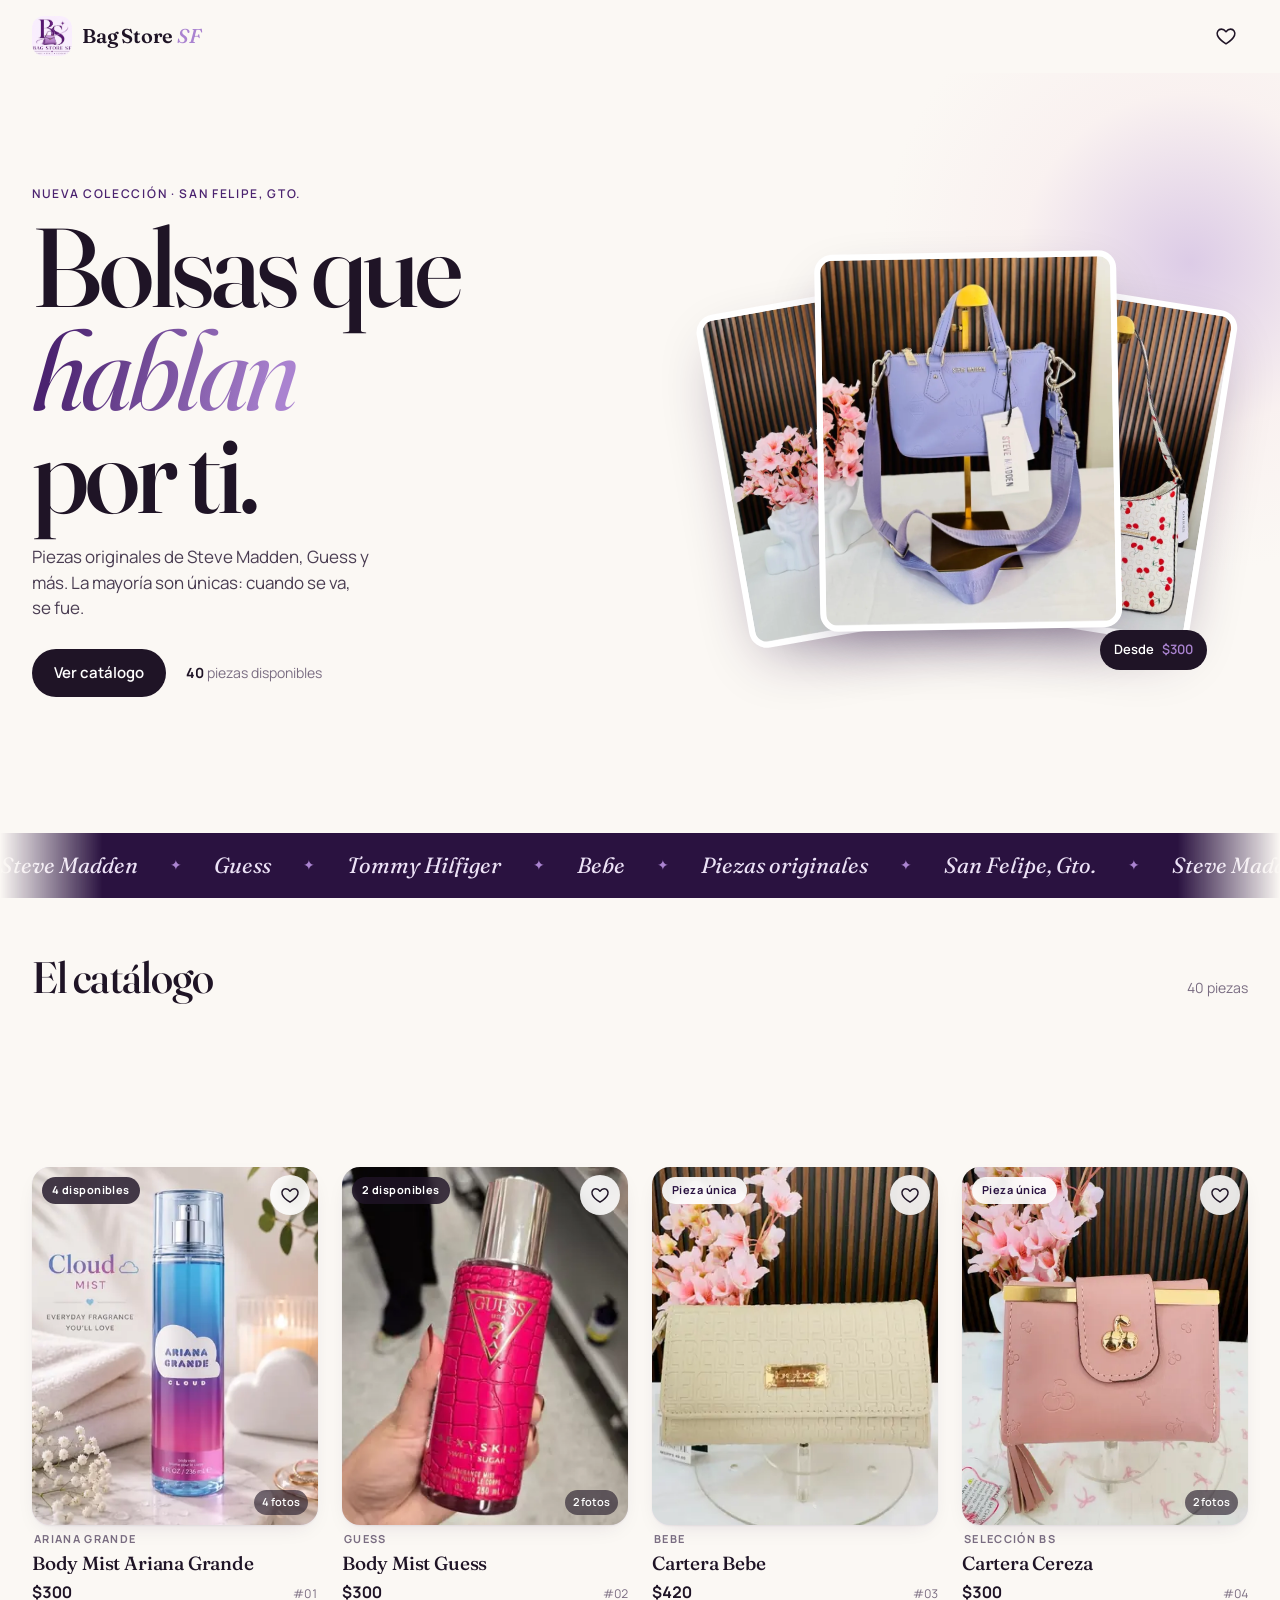
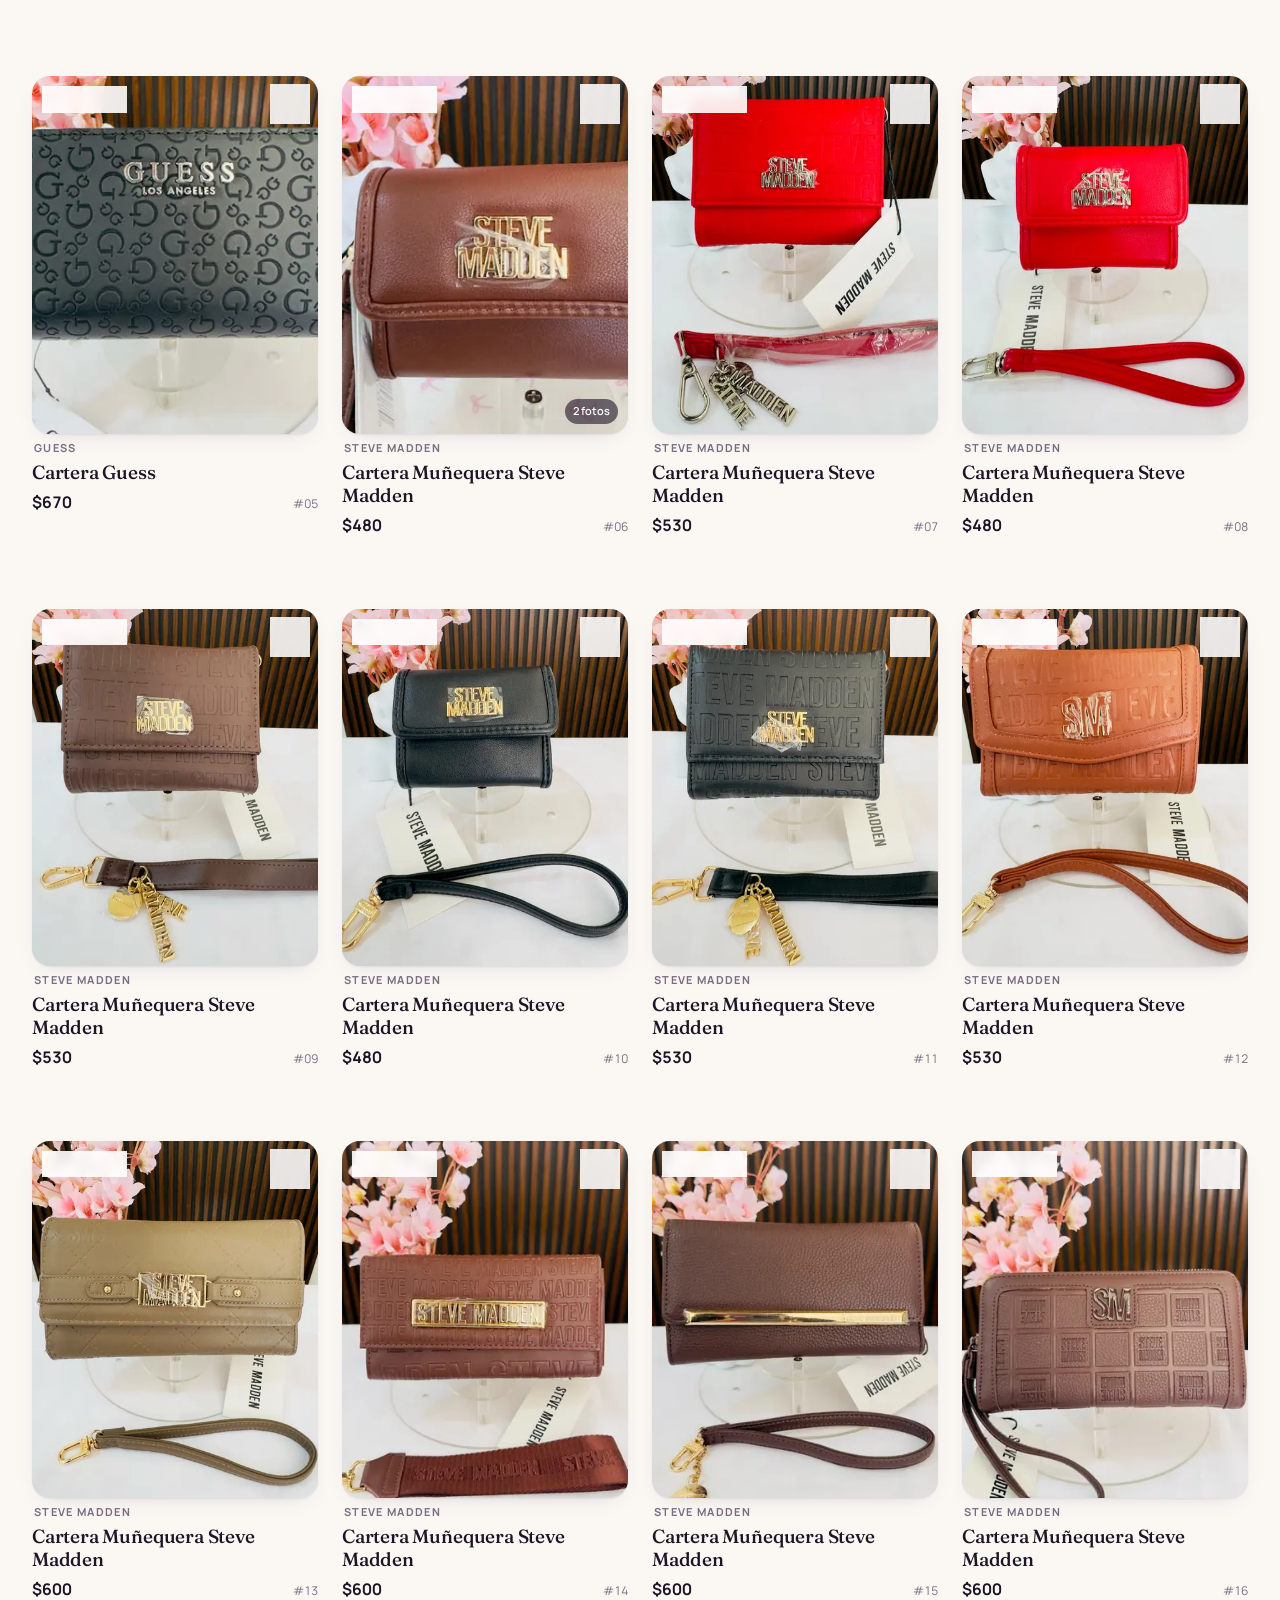
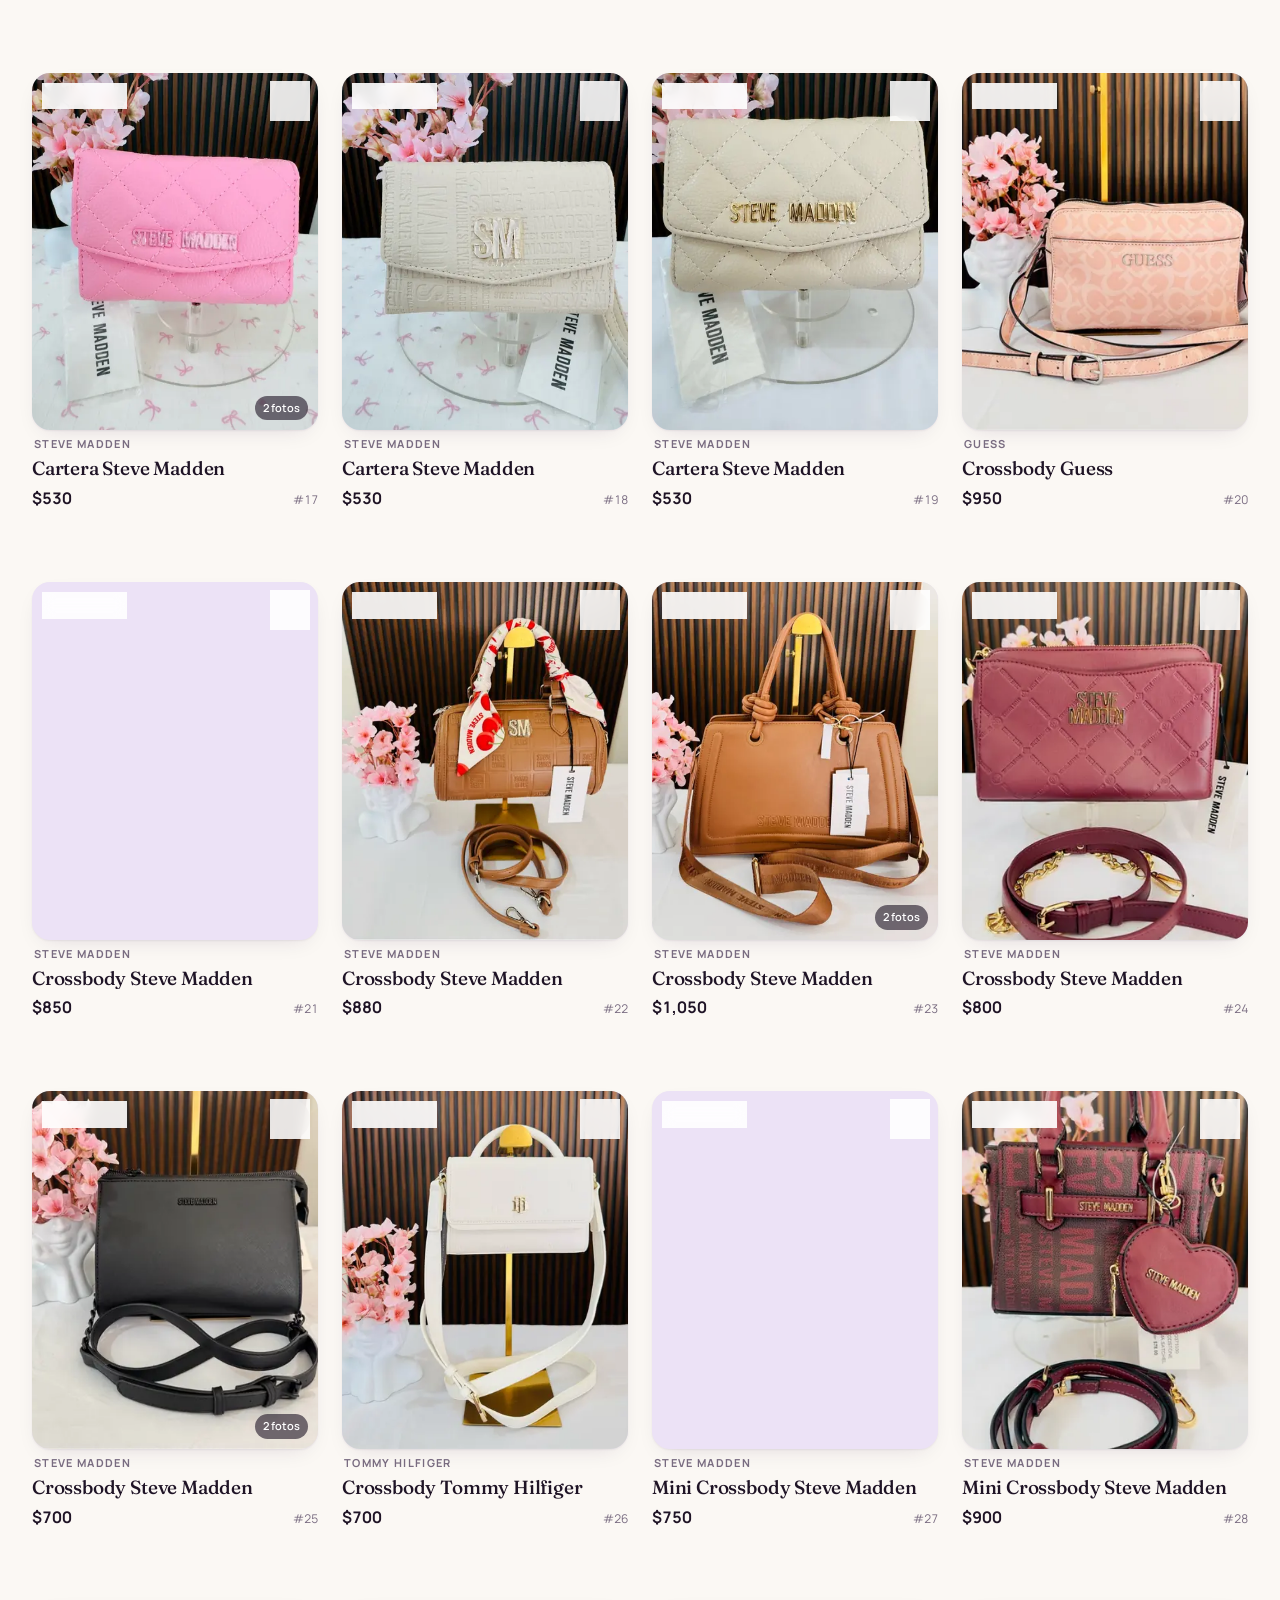
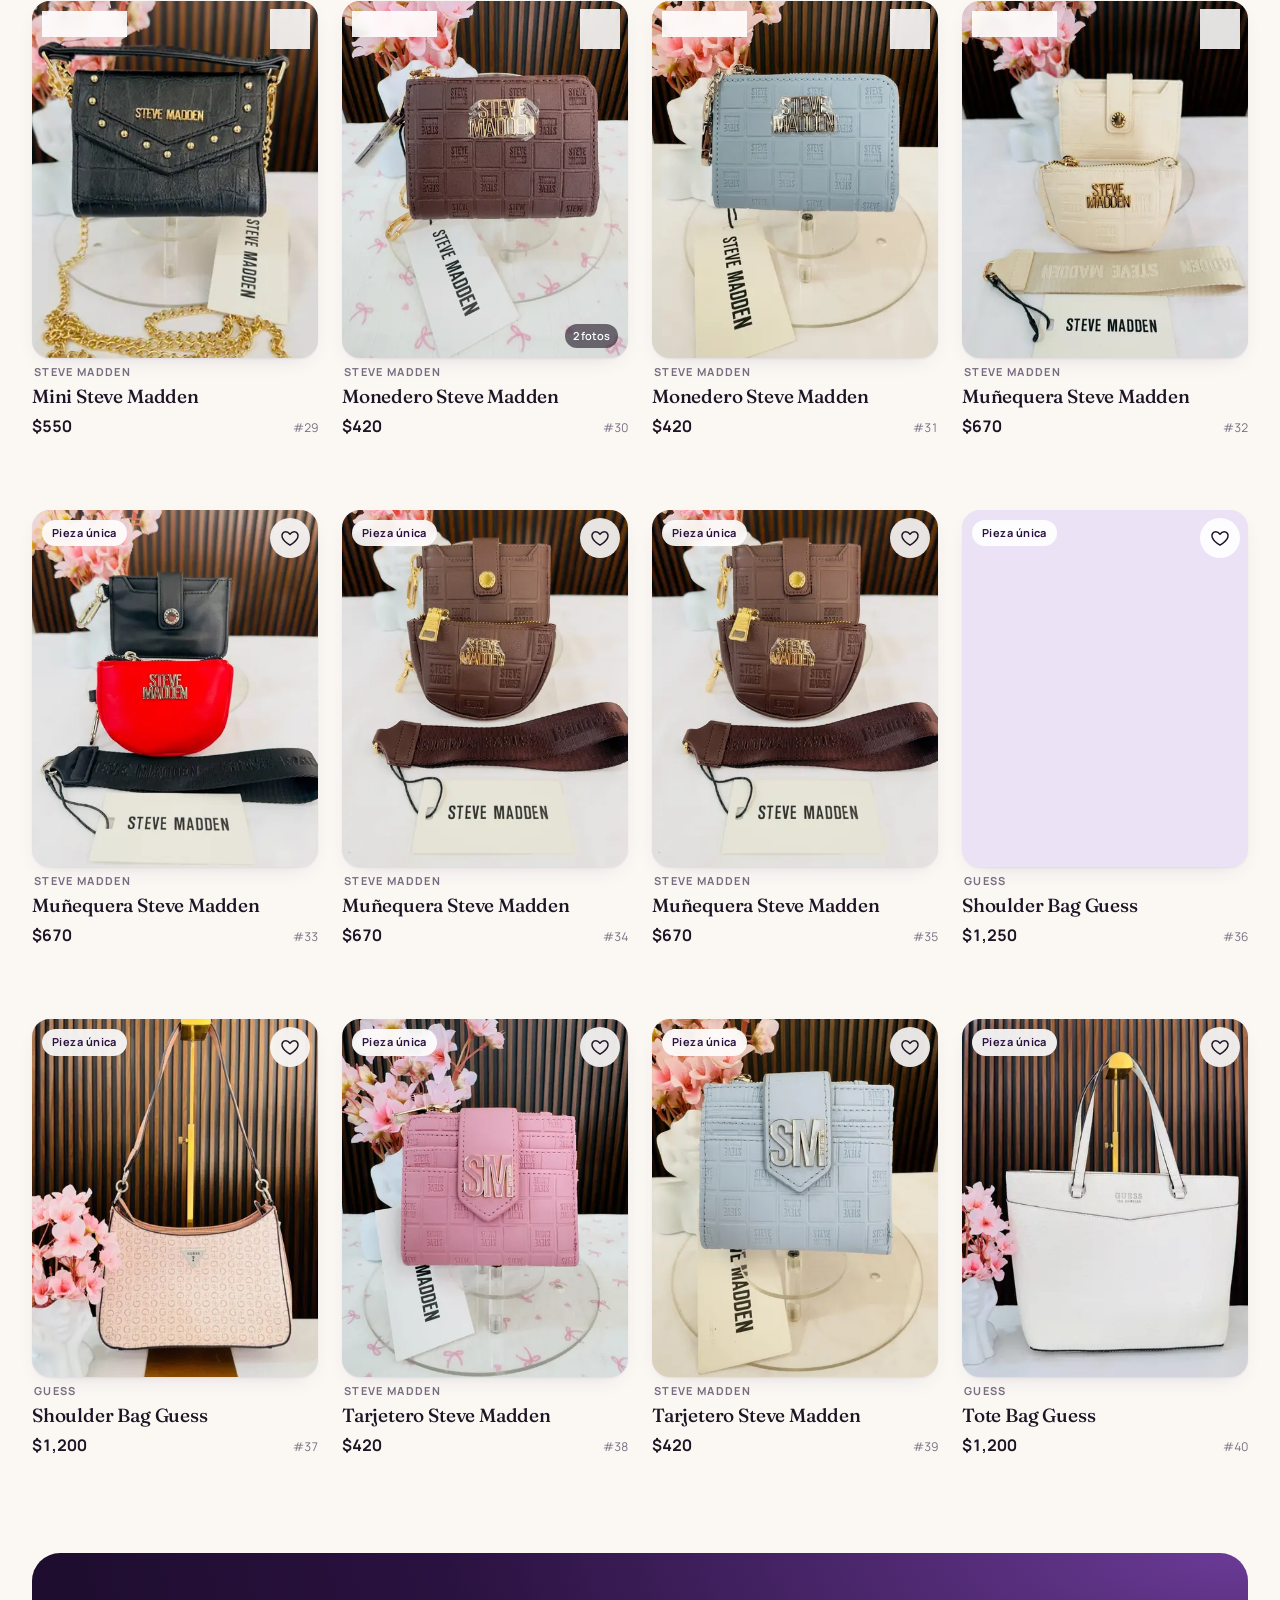
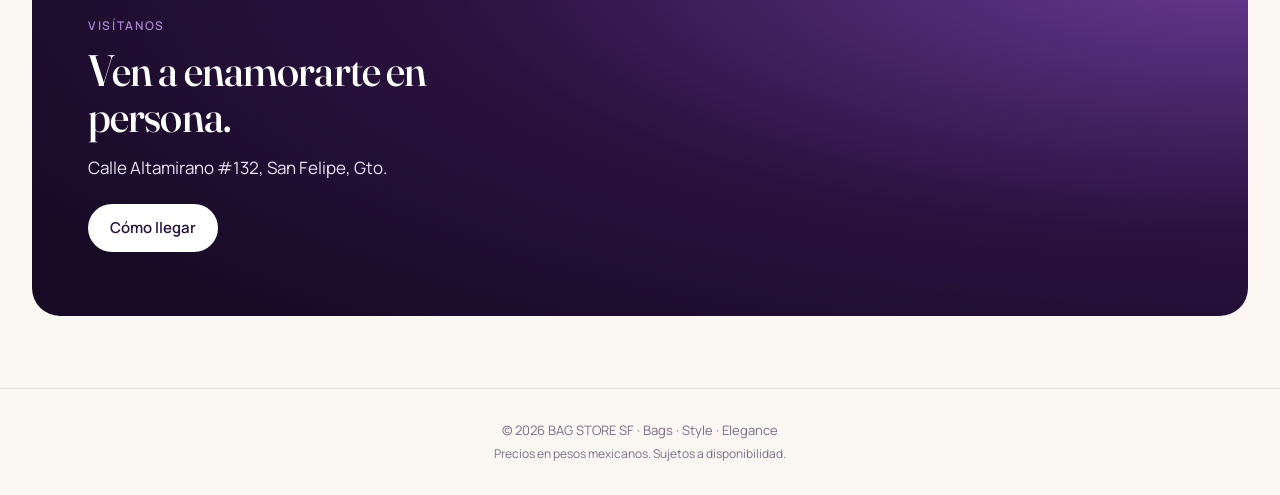
==== index.html @ 31db7e9d "Prototipo del catálogo virtual con los productos de Kyte Sitio estático (HTML/CSS/JS) con los 40 pro" ====
<!doctype html>
<html lang="es">
<head>
  <meta charset="utf-8" />
  <meta name="viewport" content="width=device-width, initial-scale=1, viewport-fit=cover, interactive-widget=resizes-content" />
  <title>BAG STORE SF · Catálogo</title>
  <meta name="description" content="Catálogo virtual de BAG STORE SF: bolsas, carteras y accesorios Steve Madden, Guess y más en San Felipe, Gto." />
  <meta name="color-scheme" content="light" />
  <meta name="theme-color" media="(prefers-color-scheme: light)" content="#fbf8f4" />
  <meta name="theme-color" media="(prefers-color-scheme: dark)" content="#fbf8f4" />
  <meta property="og:title" content="BAG STORE SF · Catálogo" />
  <meta property="og:description" content="Bags · Style · Elegance — piezas originales en San Felipe, Gto." />
  <meta property="og:image" content="assets/img/brand/logo.webp" />
  <link rel="icon" href="assets/img/brand/logo.webp" type="image/webp" />
  <link rel="apple-touch-icon" href="assets/img/brand/apple-touch-icon.png" />
  <link rel="preconnect" href="https://fonts.googleapis.com" />
  <link rel="preconnect" href="https://fonts.gstatic.com" crossorigin />
  <link href="https://fonts.googleapis.com/css2?family=Fraunces:ital,opsz,wght@0,9..144,400..700;1,9..144,400..600&family=Manrope:wght@400;500;600;700&display=swap" rel="stylesheet" />
  <link rel="stylesheet" href="assets/css/styles.css" />
</head>
<body>
  <a class="skip-link" href="#catalogo">Ir al catálogo</a>

  <header class="site-header" data-header>
    <div class="site-header__inner">
      <a class="brand" href="#" aria-label="BAG STORE SF, inicio">
        <img class="brand__logo" src="assets/img/brand/logo.webp" alt="" width="40" height="40" />
        <span class="brand__name">Bag Store <em>SF</em></span>
      </a>
      <button class="icon-button fav-toggle" type="button" data-fav-filter aria-pressed="false" aria-label="Ver favoritos">
        <svg viewBox="0 0 24 24" aria-hidden="true"><path d="M12 20.5s-7.5-4.6-9.3-9.2C1.4 7.9 3.6 4.5 7 4.5c2 0 3.6 1.1 5 2.9 1.4-1.8 3-2.9 5-2.9 3.4 0 5.6 3.4 4.3 6.8-1.8 4.6-9.3 9.2-9.3 9.2z"/></svg>
        <span class="fav-toggle__count" data-fav-count hidden>0</span>
      </button>
    </div>
  </header>

  <main>
    <section class="hero" aria-labelledby="hero-title">
      <div class="hero__copy">
        <p class="eyebrow">Nueva colección · San Felipe, Gto.</p>
        <h1 id="hero-title" class="hero__title">
          Bolsas que <em>hablan</em><br />por ti.
        </h1>
        <p class="hero__lead">Piezas originales de Steve Madden, Guess y más. La mayoría son únicas: cuando se va, se fue.</p>
        <div class="hero__actions">
          <a class="button button--primary" href="#catalogo">Ver catálogo</a>
          <span class="hero__count"><strong data-total>—</strong> piezas disponibles</span>
        </div>
      </div>
      <div class="hero__stack" data-hero-stack aria-hidden="true"></div>
    </section>

    <div class="marquee" aria-hidden="true">
      <div class="marquee__track" data-marquee></div>
    </div>

    <section id="catalogo" class="catalog" aria-labelledby="catalog-title">
      <div class="catalog__head">
        <h2 id="catalog-title" class="section-title">El catálogo</h2>
        <p class="catalog__result" data-result aria-live="polite"></p>
      </div>

      <div class="toolbar" data-toolbar>
        <label class="search">
          <svg viewBox="0 0 24 24" aria-hidden="true"><circle cx="11" cy="11" r="6.5"/><path d="m16 16 4.5 4.5"/></svg>
          <span class="sr-only">Buscar</span>
          <input type="search" placeholder="Buscar crossbody, Guess, cartera…" data-search enterkeyhint="search" autocomplete="off" />
        </label>
        <div class="selects">
          <label class="select">
            <span class="sr-only">Marca</span>
            <select data-brand></select>
          </label>
          <label class="select">
            <span class="sr-only">Ordenar</span>
            <select data-sort>
              <option value="featured">Destacados</option>
              <option value="price-asc">Menor precio</option>
              <option value="price-desc">Mayor precio</option>
            </select>
          </label>
        </div>
        <div class="chips" role="tablist" aria-label="Categorías" data-chips></div>
      </div>

      <ul class="grid" data-grid></ul>

      <div class="empty" data-empty hidden>
        <p class="empty__title">Nada por aquí… todavía.</p>
        <p>Prueba con otra búsqueda o categoría.</p>
        <button class="button button--ghost" type="button" data-reset>Limpiar filtros</button>
      </div>
    </section>

    <section class="visit" aria-labelledby="visit-title">
      <div class="visit__card">
        <p class="eyebrow">Visítanos</p>
        <h2 id="visit-title" class="section-title">Ven a enamorarte en persona.</h2>
        <p class="visit__address" data-address></p>
        <a class="button button--light" data-maps target="_blank" rel="noopener">Cómo llegar</a>
      </div>
    </section>
  </main>

  <footer class="site-footer">
    <p>© <span data-year></span> BAG STORE SF · Bags · Style · Elegance</p>
    <p class="site-footer__note">Precios en pesos mexicanos. Sujetos a disponibilidad.</p>
  </footer>

  <dialog class="sheet" data-sheet aria-labelledby="sheet-title">
    <div class="sheet__panel" data-sheet-panel>
      <div class="sheet__grabber" data-sheet-grabber aria-hidden="true"><span></span></div>
      <button class="icon-button sheet__close" type="button" data-sheet-close aria-label="Cerrar">
        <svg viewBox="0 0 24 24" aria-hidden="true"><path d="M6 6l12 12M18 6 6 18"/></svg>
      </button>
      <div class="sheet__body" data-sheet-body></div>
    </div>
  </dialog>

  <div class="toast" data-toast role="status" aria-live="polite"></div>

  <script src="assets/data/catalog.js"></script>
  <script src="assets/js/app.js"></script>
</body>
</html>
---- assets/css/styles.css ----
/* ==========================================================================
   BAG STORE SF — Catálogo
   Principios: motion corto y con propósito (emil-design-eng),
   comportamiento nativo en móvil (mobile-native).
   ========================================================================== */

:root {
  /* Paleta tomada del logo: ciruela profundo, lavanda de marca, rosa empolvado */
  --ink: #1f1426;
  --ink-soft: #4a3d52;
  --muted: #7a6d82;
  --plum: #4b2370;
  --plum-deep: #2a1240;
  --lavender: #aa83d0;
  --lavender-soft: #ece2f6;
  --blush: #f4dde5;
  --cream: #fbf8f4;
  --paper: #ffffff;
  --line: rgb(31 20 38 / 0.1);
  --line-strong: rgb(31 20 38 / 0.18);

  --font-display: "Fraunces", "Iowan Old Style", Georgia, serif;
  --font-body: "Manrope", system-ui, -apple-system, "Segoe UI", sans-serif;

  --radius-sm: 10px;
  --radius: 18px;
  --radius-lg: 28px;

  --gutter: 16px;
  --header-h: 64px;
  --shadow-card: 0 1px 2px rgb(42 18 64 / 0.06), 0 8px 24px -12px rgb(42 18 64 / 0.18);
  --shadow-float: 0 24px 60px -20px rgb(42 18 64 / 0.45);

  /* Curvas fuertes: las nativas de CSS se sienten débiles */
  --ease-out: cubic-bezier(0.23, 1, 0.32, 1);
  --ease-in-out: cubic-bezier(0.77, 0, 0.175, 1);
  --ease-drawer: cubic-bezier(0.32, 0.72, 0, 1);
}

@media (min-width: 700px) {
  :root { --gutter: 32px; --header-h: 72px; }
}

/* ---------- Base / mobile-native baseline ---------- */

*, *::before, *::after { box-sizing: border-box; }

html {
  -webkit-tap-highlight-color: transparent;
  -webkit-text-size-adjust: 100%;
  scroll-behavior: smooth;
  scroll-padding-top: calc(var(--header-h) + 16px);
}

html.is-locked { overflow: hidden; }

body {
  margin: 0;
  background: var(--cream);
  color: var(--ink);
  font-family: var(--font-body);
  font-size: 16px;
  line-height: 1.5;
  -webkit-font-smoothing: antialiased;
  text-rendering: optimizeLegibility;
}

img { display: block; max-width: 100%; }

button, input, select { font: inherit; color: inherit; }

input, textarea, select { font-size: 16px; } /* evita el zoom de iOS al enfocar */

button, a, [role="button"], [role="tab"] {
  touch-action: manipulation;
}

button, [role="button"], [role="tab"], .chip, .button {
  -webkit-user-select: none;
  user-select: none;
  -webkit-touch-callout: none;
}

button { cursor: pointer; background: none; border: 0; padding: 0; }

:focus-visible {
  outline: 2px solid var(--plum);
  outline-offset: 3px;
  border-radius: 6px;
}

.sr-only {
  position: absolute; width: 1px; height: 1px; padding: 0; margin: -1px;
  overflow: hidden; clip: rect(0 0 0 0); white-space: nowrap; border: 0;
}

.skip-link {
  position: absolute; left: 12px; top: -48px; z-index: 100;
  background: var(--ink); color: var(--paper); padding: 10px 14px; border-radius: 10px;
  text-decoration: none; transition: transform 160ms var(--ease-out);
}
.skip-link:focus { transform: translateY(60px); }

/* ---------- Tipografía ---------- */

.eyebrow {
  margin: 0 0 12px;
  font-size: 12px;
  font-weight: 600;
  letter-spacing: 0.14em;
  text-transform: uppercase;
  color: var(--plum);
}

.section-title {
  margin: 0;
  font-family: var(--font-display);
  font-weight: 500;
  font-size: clamp(28px, 5vw, 44px);
  line-height: 1.05;
  letter-spacing: -0.02em;
  font-variation-settings: "opsz" 96;
}

/* ---------- Botones ---------- */

.button {
  display: inline-flex; align-items: center; justify-content: center; gap: 8px;
  min-height: 48px; padding: 0 22px;
  border-radius: 999px;
  font-weight: 600; font-size: 15px; text-decoration: none;
  transition: transform 140ms var(--ease-out), background-color 200ms ease, color 200ms ease;
}
.button:active { transform: scale(0.97); }

.button--primary { background: var(--ink); color: var(--paper); }
.button--light { background: var(--paper); color: var(--plum-deep); }
.button--ghost { border: 1px solid var(--line-strong); color: var(--ink); }
.button--lavender { background: var(--lavender-soft); color: var(--plum-deep); }

.icon-button {
  display: inline-grid; place-items: center;
  width: 44px; height: 44px; border-radius: 999px;
  transition: transform 140ms var(--ease-out), background-color 200ms ease;
}
.icon-button:active { transform: scale(0.94); }
.icon-button svg { width: 22px; height: 22px; fill: none; stroke: currentColor; stroke-width: 1.7; stroke-linecap: round; stroke-linejoin: round; }

@media (hover: hover) and (pointer: fine) {
  .button--primary:hover { background: var(--plum-deep); }
  .button--light:hover { background: var(--lavender-soft); }
  .button--ghost:hover { background: var(--paper); }
  .button--lavender:hover { background: #e2d3f1; }
  .icon-button:hover { background: rgb(31 20 38 / 0.06); }
}

/* ---------- Header ---------- */

.site-header {
  position: sticky; top: 0; z-index: 40;
  padding-top: env(safe-area-inset-top, 0px);
  background: rgb(251 248 244 / 0.82);
  -webkit-backdrop-filter: saturate(1.4) blur(14px);
  backdrop-filter: saturate(1.4) blur(14px);
  border-bottom: 1px solid transparent;
  transition: border-color 200ms ease;
}
.site-header.is-scrolled { border-bottom-color: var(--line); }

.site-header__inner {
  display: flex; align-items: center; justify-content: space-between;
  height: var(--header-h);
  max-width: 1280px; margin: 0 auto;
  padding: 0 max(var(--gutter), env(safe-area-inset-right, 0px)) 0 max(var(--gutter), env(safe-area-inset-left, 0px));
}

.brand { display: inline-flex; align-items: center; gap: 10px; color: var(--ink); text-decoration: none; }
.brand__logo { width: 40px; height: 40px; border-radius: 12px; object-fit: cover; }
.brand__name {
  font-family: var(--font-display); font-size: 20px; font-weight: 600; letter-spacing: -0.01em;
}
.brand__name em { font-style: italic; color: var(--lavender); font-weight: 500; }

.fav-toggle { position: relative; color: var(--ink); }
.fav-toggle[aria-pressed="true"] { background: var(--ink); color: var(--paper); }
.fav-toggle[aria-pressed="true"] svg { fill: currentColor; }
.fav-toggle__count {
  position: absolute; top: 2px; right: 0;
  min-width: 18px; height: 18px; padding: 0 5px;
  border-radius: 999px; background: var(--lavender); color: var(--paper);
  font-size: 11px; font-weight: 700; line-height: 18px; text-align: center;
  transition: transform 200ms var(--ease-out);
}
.fav-toggle__count.is-bump { transform: scale(1.25); transition-duration: 80ms; }

/* ---------- Hero ---------- */

.hero {
  position: relative;
  display: grid; gap: 40px;
  max-width: 1280px; margin: 0 auto;
  padding: 32px var(--gutter) 56px;
  overflow: hidden;
}

.hero::before {
  content: ""; position: absolute; z-index: -1;
  width: 620px; height: 620px; right: -220px; top: -120px;
  background: radial-gradient(closest-side, rgb(170 131 208 / 0.38), rgb(244 221 229 / 0.25) 55%, transparent);
  pointer-events: none;
}

.hero__title {
  margin: 0;
  font-family: var(--font-display);
  font-weight: 500;
  font-size: clamp(48px, 13vw, 112px);
  line-height: 0.92;
  letter-spacing: -0.035em;
  font-variation-settings: "opsz" 144;
}
.hero__title em {
  font-style: italic; font-weight: 400;
  background: linear-gradient(100deg, var(--plum) 10%, var(--lavender) 90%);
  -webkit-background-clip: text; background-clip: text; color: transparent;
  padding-right: 0.06em;
}

.hero__lead { max-width: 34ch; margin: 20px 0 0; color: var(--ink-soft); font-size: 17px; }

.hero__actions { display: flex; flex-wrap: wrap; align-items: center; gap: 16px 20px; margin-top: 28px; }
.hero__count { color: var(--muted); font-size: 14px; }
.hero__count strong { color: var(--ink); font-weight: 700; }

/* Abanico de piezas: entra una sola vez al cargar (raro → puede deleitar) */
.hero__stack {
  position: relative;
  height: min(108vw, 460px);
  max-width: 520px; width: 100%; margin: 0 auto;
}
.hero__card {
  position: absolute; left: 50%; top: 50%;
  width: 52%; aspect-ratio: 4 / 5;
  border-radius: var(--radius);
  overflow: hidden;
  background: var(--paper);
  box-shadow: var(--shadow-float);
  border: 6px solid var(--paper);
  transform: translate(-50%, -50%) rotate(var(--r)) translateX(var(--x));
  transition: transform 700ms var(--ease-out), opacity 500ms ease;
  transition-delay: var(--d);
}
.hero__card img { width: 100%; height: 100%; object-fit: cover; }
.hero__card:nth-child(1) { --r: -10deg; --x: -42%; --d: 120ms; z-index: 1; }
.hero__card:nth-child(2) { --r: 9deg;   --x: 42%;  --d: 200ms; z-index: 2; }
.hero__card:nth-child(3) { --r: -1deg;  --x: 0%;   --d: 40ms;  z-index: 3; width: 58%; }

@starting-style {
  .hero__card { opacity: 0; transform: translate(-50%, -44%) rotate(0deg) translateX(0) scale(0.94); }
}

.hero__tag {
  position: absolute; z-index: 4; right: 4%; bottom: 6%;
  display: inline-flex; align-items: center; gap: 8px;
  padding: 10px 14px; border-radius: 999px;
  background: var(--ink); color: var(--paper);
  font-size: 13px; font-weight: 600;
  box-shadow: var(--shadow-float);
  transition: transform 500ms var(--ease-out) 500ms, opacity 400ms ease 500ms;
}
.hero__tag span { color: var(--lavender); }
@starting-style { .hero__tag { opacity: 0; transform: translateY(8px); } }

@media (hover: hover) and (pointer: fine) {
  .hero__stack:hover .hero__card:nth-child(1) { --x: -50%; --r: -13deg; transition-delay: 0ms; }
  .hero__stack:hover .hero__card:nth-child(2) { --x: 50%;  --r: 12deg;  transition-delay: 0ms; }
}

@media (min-width: 900px) {
  .hero { grid-template-columns: 1.1fr 1fr; align-items: center; padding-top: 56px; padding-bottom: 80px; min-height: min(760px, calc(100svh - var(--header-h))); }
  .hero__stack { height: 520px; }
}

/* ---------- Marquee de marcas (movimiento constante → linear) ---------- */

.marquee {
  overflow: hidden;
  background: var(--plum-deep);
  color: var(--lavender-soft);
  padding: 16px 0;
  -webkit-mask-image: linear-gradient(90deg, transparent, #000 8%, #000 92%, transparent);
  mask-image: linear-gradient(90deg, transparent, #000 8%, #000 92%, transparent);
}
.marquee__track {
  display: flex; width: max-content; gap: 32px;
  animation: marquee 38s linear infinite;
}
.marquee__item {
  display: inline-flex; align-items: center; gap: 32px;
  font-family: var(--font-display); font-size: 22px; font-style: italic; white-space: nowrap;
}
.marquee__item::after { content: "✦"; font-style: normal; font-size: 14px; color: var(--lavender); }
@keyframes marquee { to { transform: translateX(-50%); } }

/* ---------- Catálogo ---------- */

.catalog { max-width: 1280px; margin: 0 auto; padding: 56px var(--gutter) 72px; }

.catalog__head { display: flex; flex-wrap: wrap; align-items: baseline; justify-content: space-between; gap: 8px 16px; margin-bottom: 20px; }
.catalog__result { margin: 0; color: var(--muted); font-size: 14px; }

.toolbar {
  position: relative; z-index: 30;
  display: grid; grid-template-columns: 1fr; gap: 10px;
  margin: 0 calc(var(--gutter) * -1) 24px;
  padding: 12px var(--gutter);
  background: rgb(251 248 244 / 0.9);
  -webkit-backdrop-filter: blur(14px); backdrop-filter: blur(14px);
  border-bottom: 1px solid var(--line);
}

.search {
  position: relative; display: flex; align-items: center;
}
.search svg {
  position: absolute; left: 14px; width: 20px; height: 20px;
  fill: none; stroke: var(--muted); stroke-width: 1.8; stroke-linecap: round; pointer-events: none;
}
.search input {
  width: 100%; height: 46px; padding: 0 16px 0 42px;
  border: 1px solid var(--line-strong); border-radius: 999px;
  background: var(--paper);
  -webkit-appearance: none; appearance: none;
  transition: border-color 160ms ease, box-shadow 160ms ease;
}
.search input::placeholder { color: var(--muted); }
.search input:focus { outline: none; border-color: var(--plum); box-shadow: 0 0 0 4px rgb(170 131 208 / 0.25); }

.selects { display: grid; grid-template-columns: 1fr 1fr; gap: 10px; }
.select { position: relative; }
.select::after {
  content: ""; position: absolute; right: 16px; top: 50%; width: 7px; height: 7px;
  border-right: 1.7px solid var(--ink-soft); border-bottom: 1.7px solid var(--ink-soft);
  transform: translateY(-70%) rotate(45deg); pointer-events: none;
}
.select select {
  width: 100%; height: 44px; padding: 0 36px 0 16px;
  border: 1px solid var(--line-strong); border-radius: 999px;
  background: var(--paper);
  -webkit-appearance: none; appearance: none;
  font-weight: 500; font-size: 16px;
}
.select select:focus { outline: none; border-color: var(--plum); box-shadow: 0 0 0 4px rgb(170 131 208 / 0.25); }

.chips {
  display: flex; gap: 8px;
  overflow-x: auto; overscroll-behavior-x: contain;
  scroll-snap-type: x proximity; scrollbar-width: none;
  margin: 0 calc(var(--gutter) * -1); padding: 2px var(--gutter);
  -webkit-mask-image: linear-gradient(90deg, transparent, #000 var(--gutter), #000 calc(100% - var(--gutter)), transparent);
  mask-image: linear-gradient(90deg, transparent, #000 var(--gutter), #000 calc(100% - var(--gutter)), transparent);
}
.chips::-webkit-scrollbar { display: none; }

.chip {
  flex: none; scroll-snap-align: start;
  display: inline-flex; align-items: center; gap: 6px;
  height: 38px; padding: 0 16px;
  border-radius: 999px; border: 1px solid var(--line-strong);
  background: var(--paper);
  font-size: 14px; font-weight: 600; color: var(--ink-soft);
  transition: transform 140ms var(--ease-out), background-color 180ms ease, color 180ms ease, border-color 180ms ease;
}
.chip small { font-size: 12px; font-weight: 600; color: var(--muted); transition: color 180ms ease; }
.chip:active { transform: scale(0.96); }
.chip[aria-selected="true"] { background: var(--ink); border-color: var(--ink); color: var(--paper); }
.chip[aria-selected="true"] small { color: var(--lavender); }
@media (hover: hover) and (pointer: fine) {
  .chip:hover:not([aria-selected="true"]) { border-color: var(--ink); color: var(--ink); }
}

@media (min-width: 900px) {
  .toolbar { position: sticky; top: calc(var(--header-h) + env(safe-area-inset-top, 0px)); grid-template-columns: minmax(260px, 360px) auto; align-items: center; }
  .selects { grid-template-columns: repeat(2, minmax(170px, 1fr)); justify-self: end; }
  .chips { grid-column: 1 / -1; }
}

/* ---------- Grid de productos ---------- */

.grid {
  list-style: none; margin: 0; padding: 0;
  display: grid; gap: 28px 12px;
  grid-template-columns: repeat(2, minmax(0, 1fr));
}
@media (min-width: 700px) { .grid { grid-template-columns: repeat(3, minmax(0, 1fr)); gap: 40px 20px; } }
@media (min-width: 1100px) { .grid { grid-template-columns: repeat(4, minmax(0, 1fr)); gap: 48px 24px; } }

.card { position: relative; }

/* Entrada al aparecer en pantalla, escalonada y corta */
.card.is-pending { opacity: 0; transform: translateY(14px); }
.card.is-in {
  opacity: 1; transform: none;
  transition: opacity 420ms ease, transform 520ms var(--ease-out);
  transition-delay: calc(var(--stagger, 0) * 45ms);
}

.card__hit {
  display: block; width: 100%; text-align: left;
  transition: transform 160ms var(--ease-out);
}
.card__hit:active { transform: scale(0.98); }
.card__hit:focus-visible { outline-offset: 4px; border-radius: var(--radius); }

.card__media {
  position: relative; display: block;
  aspect-ratio: 4 / 5;
  border-radius: var(--radius);
  overflow: hidden;
  background: var(--lavender-soft);
  box-shadow: var(--shadow-card);
}
.card__img {
  position: absolute; inset: 0; width: 100%; height: 100%; object-fit: cover;
  transition: opacity 320ms ease, transform 600ms var(--ease-out);
}
.card__img--alt { opacity: 0; }

@media (hover: hover) and (pointer: fine) {
  .card__hit:hover .card__img { transform: scale(1.035); }
  .card__hit:hover .card__img--alt { opacity: 1; }
}

.badge {
  position: absolute; left: 10px; top: 10px; z-index: 1;
  padding: 5px 10px; border-radius: 999px;
  background: rgb(255 255 255 / 0.9);
  -webkit-backdrop-filter: blur(6px); backdrop-filter: blur(6px);
  font-size: 11px; font-weight: 700; letter-spacing: 0.04em; color: var(--plum-deep);
}
.badge--dark { background: rgb(31 20 38 / 0.82); color: var(--paper); }

.card__photos {
  position: absolute; right: 10px; bottom: 10px; z-index: 1;
  padding: 4px 8px; border-radius: 999px;
  background: rgb(31 20 38 / 0.6); color: var(--paper);
  font-size: 11px; font-weight: 600;
}

.card__info { padding: 12px 2px 0; }
.card__brand { margin: 0; font-size: 11px; font-weight: 700; letter-spacing: 0.12em; text-transform: uppercase; color: var(--muted); }
.card__name {
  margin: 3px 0 0;
  font-family: var(--font-display); font-weight: 500;
  font-size: clamp(16px, 2.2vw, 19px); line-height: 1.2; letter-spacing: -0.01em;
  display: -webkit-box; -webkit-line-clamp: 2; -webkit-box-orient: vertical; overflow: hidden;
}
.card__meta { display: flex; align-items: baseline; justify-content: space-between; gap: 8px; margin-top: 6px; }
.card__price { margin: 0; font-weight: 700; font-size: 16px; font-variant-numeric: tabular-nums; }
.card__ref { font-size: 12px; color: var(--muted); font-variant-numeric: tabular-nums; }

/* Botón de favorito sobre la foto */
.heart {
  position: absolute; z-index: 2; right: 8px; top: 8px;
  display: grid; place-items: center;
  width: 40px; height: 40px; border-radius: 999px;
  background: rgb(255 255 255 / 0.88);
  -webkit-backdrop-filter: blur(6px); backdrop-filter: blur(6px);
  color: var(--ink);
  transition: transform 160ms var(--ease-out), background-color 180ms ease, color 180ms ease;
}
.heart svg { width: 20px; height: 20px; fill: transparent; stroke: currentColor; stroke-width: 1.8; stroke-linejoin: round; transition: fill 180ms ease, transform 260ms var(--ease-out); }
.heart:active { transform: scale(0.9); }
.heart[aria-pressed="true"] { color: #c2366b; }
.heart[aria-pressed="true"] svg { fill: currentColor; transform: scale(1.06); }

/* ---------- Estado vacío ---------- */

.empty { padding: 56px 16px; text-align: center; color: var(--ink-soft); }
.empty__title { margin: 0 0 6px; font-family: var(--font-display); font-size: 26px; color: var(--ink); }
.empty .button { margin-top: 18px; }

/* ---------- Visítanos ---------- */

.visit { padding: 0 var(--gutter) 72px; max-width: 1280px; margin: 0 auto; }
.visit__card {
  position: relative; overflow: hidden;
  padding: 40px 24px;
  border-radius: var(--radius-lg);
  background: radial-gradient(120% 140% at 100% 0%, #6b3b97 0%, var(--plum-deep) 55%, #170a24 100%);
  color: var(--paper);
}
.visit__card .eyebrow { color: var(--lavender); }
.visit__card .section-title { max-width: 16ch; }
.visit__address { margin: 16px 0 24px; color: var(--lavender-soft); font-size: 17px; }
@media (min-width: 700px) { .visit__card { padding: 64px 56px; } }

/* ---------- Footer ---------- */

.site-footer {
  padding: 28px var(--gutter) calc(28px + env(safe-area-inset-bottom, 0px));
  border-top: 1px solid var(--line);
  text-align: center; font-size: 13px; color: var(--muted);
}
.site-footer p { margin: 4px 0; }
.site-footer__note { font-size: 12px; }

/* ---------- Ficha de producto: bottom sheet (móvil) / modal (escritorio) ---------- */

.sheet {
  position: fixed; inset: 0;
  width: 100%; height: 100%; max-width: none; max-height: none;
  margin: 0; padding: 0; border: 0;
  background: rgb(23 10 36 / 0);
  transition: background-color 240ms ease;
  overscroll-behavior: contain;
}
.sheet::backdrop { background: transparent; }
.sheet.is-open { background: rgb(23 10 36 / 0.5); }

.sheet__panel {
  position: absolute; left: 0; right: 0; bottom: 0;
  max-height: 94dvh;
  display: flex; flex-direction: column;
  background: var(--cream);
  border-radius: var(--radius-lg) var(--radius-lg) 0 0;
  box-shadow: 0 -20px 60px -20px rgb(23 10 36 / 0.5);
  transform: translateY(100%);
  /* Salida rápida */
  transition: transform 260ms var(--ease-out);
  will-change: transform;
}
.sheet.is-open .sheet__panel {
  transform: translateY(0);
  transition: transform 460ms var(--ease-drawer);
}
.sheet.is-dragging .sheet__panel { transition: none; }

.sheet__grabber {
  position: absolute; z-index: 3; left: 0; right: 0; top: 0;
  height: 32px; display: grid; place-items: center;
  touch-action: none; cursor: grab;
}
.sheet__grabber span { width: 40px; height: 5px; border-radius: 999px; background: rgb(255 255 255 / 0.9); box-shadow: 0 1px 4px rgb(0 0 0 / 0.25); }

.sheet__close {
  position: absolute; z-index: 3; right: 12px; top: 12px;
  background: rgb(255 255 255 / 0.9); color: var(--ink);
  -webkit-backdrop-filter: blur(6px); backdrop-filter: blur(6px);
}

.sheet__body {
  overflow-y: auto; overscroll-behavior: contain;
  border-radius: inherit;
  padding-bottom: calc(24px + env(safe-area-inset-bottom, 0px));
}

@media (min-width: 860px) {
  .sheet__panel {
    left: 50%; top: 50%; right: auto; bottom: auto;
    width: min(1000px, 92vw); max-height: min(720px, 88dvh);
    border-radius: var(--radius-lg);
    opacity: 0;
    transform: translate(-50%, -50%) scale(0.96);
    transition: transform 180ms var(--ease-out), opacity 160ms ease;
  }
  .sheet.is-open .sheet__panel {
    opacity: 1;
    transform: translate(-50%, -50%) scale(1);
    transition: transform 260ms var(--ease-out), opacity 200ms ease;
  }
  .sheet__grabber { display: none; }
  .sheet__body { display: grid; grid-template-columns: 1.05fr 1fr; padding-bottom: 0; overflow: hidden; }
}

/* Galería con scroll-snap nativo */
.gallery { position: relative; background: var(--lavender-soft); }
.gallery__track {
  display: flex; overflow-x: auto;
  scroll-snap-type: x mandatory; scrollbar-width: none;
  overscroll-behavior-x: contain;
}
.gallery__track::-webkit-scrollbar { display: none; }
.gallery__slide { flex: 0 0 100%; scroll-snap-align: start; aspect-ratio: 4 / 5; max-height: 62dvh; }
.gallery__slide img { width: 100%; height: 100%; object-fit: cover; }
.gallery__dots {
  position: absolute; left: 0; right: 0; bottom: 12px;
  display: flex; justify-content: center; gap: 6px;
}
.gallery__dot {
  width: 8px; height: 8px; border-radius: 999px;
  background: rgb(255 255 255 / 0.6);
  transition: transform 200ms var(--ease-out), background-color 200ms ease;
}
.gallery__dot[aria-current="true"] { background: var(--paper); transform: scale(1.3); }
.gallery__nav {
  position: absolute; top: 50%; z-index: 2;
  width: 40px; height: 40px; margin-top: -20px; border-radius: 999px;
  display: none; place-items: center;
  background: rgb(255 255 255 / 0.9); color: var(--ink);
  transition: transform 140ms var(--ease-out), opacity 160ms ease;
}
.gallery__nav:active { transform: scale(0.94); }
.gallery__nav[disabled] { opacity: 0; pointer-events: none; }
.gallery__nav svg { width: 18px; height: 18px; fill: none; stroke: currentColor; stroke-width: 2; stroke-linecap: round; stroke-linejoin: round; }
.gallery__nav--prev { left: 12px; }
.gallery__nav--next { right: 12px; }

@media (min-width: 860px) {
  .gallery__slide { max-height: none; height: min(720px, 88dvh); aspect-ratio: auto; }
}
@media (hover: hover) and (pointer: fine) {
  .gallery__nav { display: grid; }
}

.detail { padding: 24px var(--gutter) 8px; }
@media (min-width: 860px) { .detail { padding: 56px 44px 40px; overflow-y: auto; display: flex; flex-direction: column; } }

.detail__brand { margin: 0; font-size: 12px; font-weight: 700; letter-spacing: 0.14em; text-transform: uppercase; color: var(--plum); }
.detail__title {
  margin: 6px 0 0;
  font-family: var(--font-display); font-weight: 500;
  font-size: clamp(30px, 6vw, 42px); line-height: 1.05; letter-spacing: -0.02em;
}
.detail__price { margin: 14px 0 0; font-size: 28px; font-weight: 700; font-variant-numeric: tabular-nums; }
.detail__tags { display: flex; flex-wrap: wrap; gap: 8px; margin: 18px 0 0; padding: 0; list-style: none; }
.detail__tags li {
  padding: 6px 12px; border-radius: 999px;
  background: var(--paper); border: 1px solid var(--line);
  font-size: 13px; font-weight: 600; color: var(--ink-soft);
}
.detail__tags li.is-hot { background: var(--blush); border-color: transparent; color: #8a2450; }
.detail__note { margin: 20px 0 0; color: var(--ink-soft); font-size: 15px; }
.detail__actions { display: grid; grid-template-columns: 1fr auto; gap: 10px; margin-top: 24px; }
@media (min-width: 860px) { .detail__actions { margin-top: auto; padding-top: 28px; } }
.detail__actions .icon-button { width: 48px; height: 48px; border: 1px solid var(--line-strong); }
.detail__actions .icon-button[aria-pressed="true"] { color: #c2366b; border-color: #e7b3c6; background: var(--blush); }
.detail__actions .icon-button[aria-pressed="true"] svg { fill: currentColor; }

/* ---------- Toast ---------- */

.toast {
  position: fixed; z-index: 60; left: 50%;
  bottom: calc(20px + env(safe-area-inset-bottom, 0px));
  padding: 12px 18px; border-radius: 999px;
  background: var(--ink); color: var(--paper);
  font-size: 14px; font-weight: 600;
  box-shadow: var(--shadow-float);
  opacity: 0; transform: translate(-50%, 16px); pointer-events: none;
  transition: opacity 200ms ease, transform 280ms var(--ease-out);
}
.toast.is-visible { opacity: 1; transform: translate(-50%, 0); }

/* ---------- Menos movimiento: se conserva opacidad, se quita desplazamiento ---------- */

@media (prefers-reduced-motion: reduce) {
  html { scroll-behavior: auto; }
  .marquee__track { animation: none; }
  .hero__card, .hero__tag { transition: opacity 300ms ease; }
  .card.is-pending { transform: none; }
  .card.is-in { transition: opacity 300ms ease; transition-delay: 0ms; }
  .sheet__panel, .sheet.is-open .sheet__panel { transition: opacity 200ms ease; }
  .sheet:not(.is-open) .sheet__panel { opacity: 0; }
  .sheet .sheet__panel { transform: none; }
  @media (min-width: 860px) { .sheet .sheet__panel { transform: translate(-50%, -50%); } }
  .card__img, .toast { transition: opacity 200ms ease; }
  @media (hover: hover) and (pointer: fine) { .card__hit:hover .card__img { transform: none; } }
}
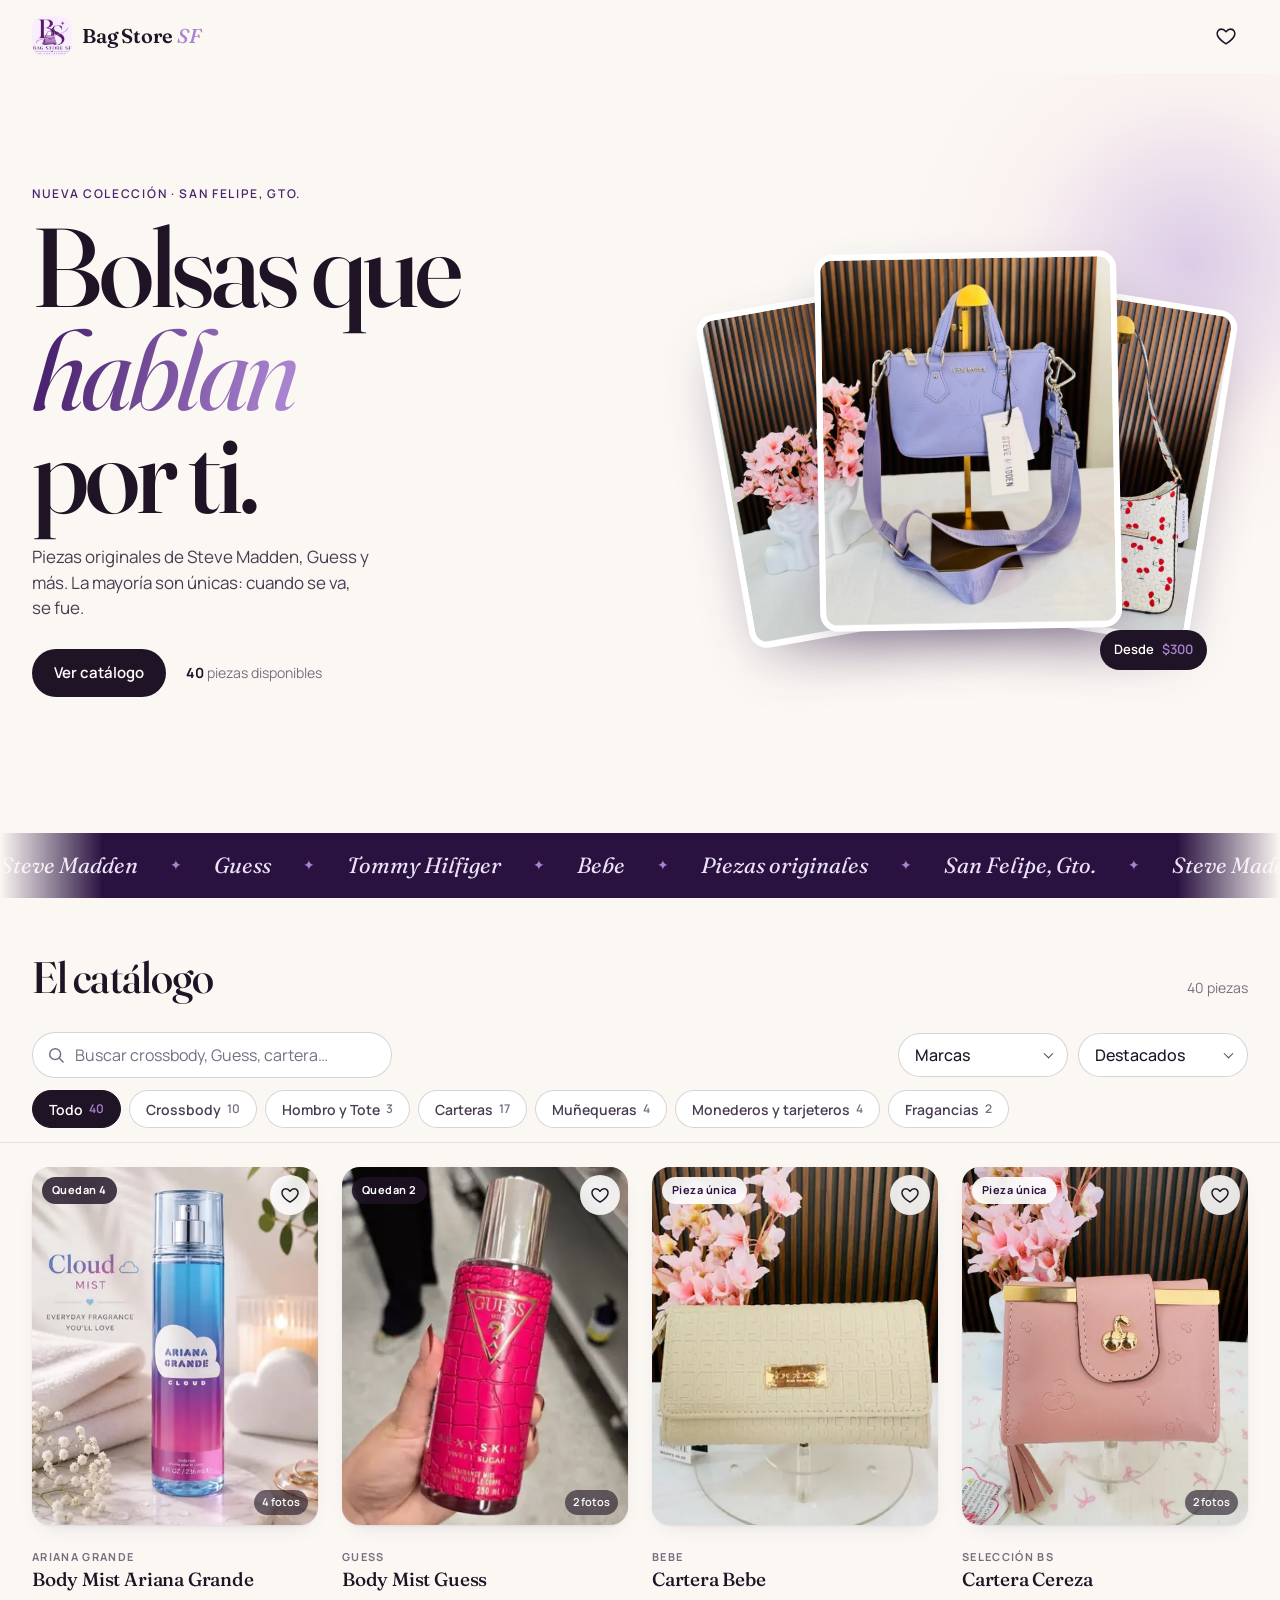
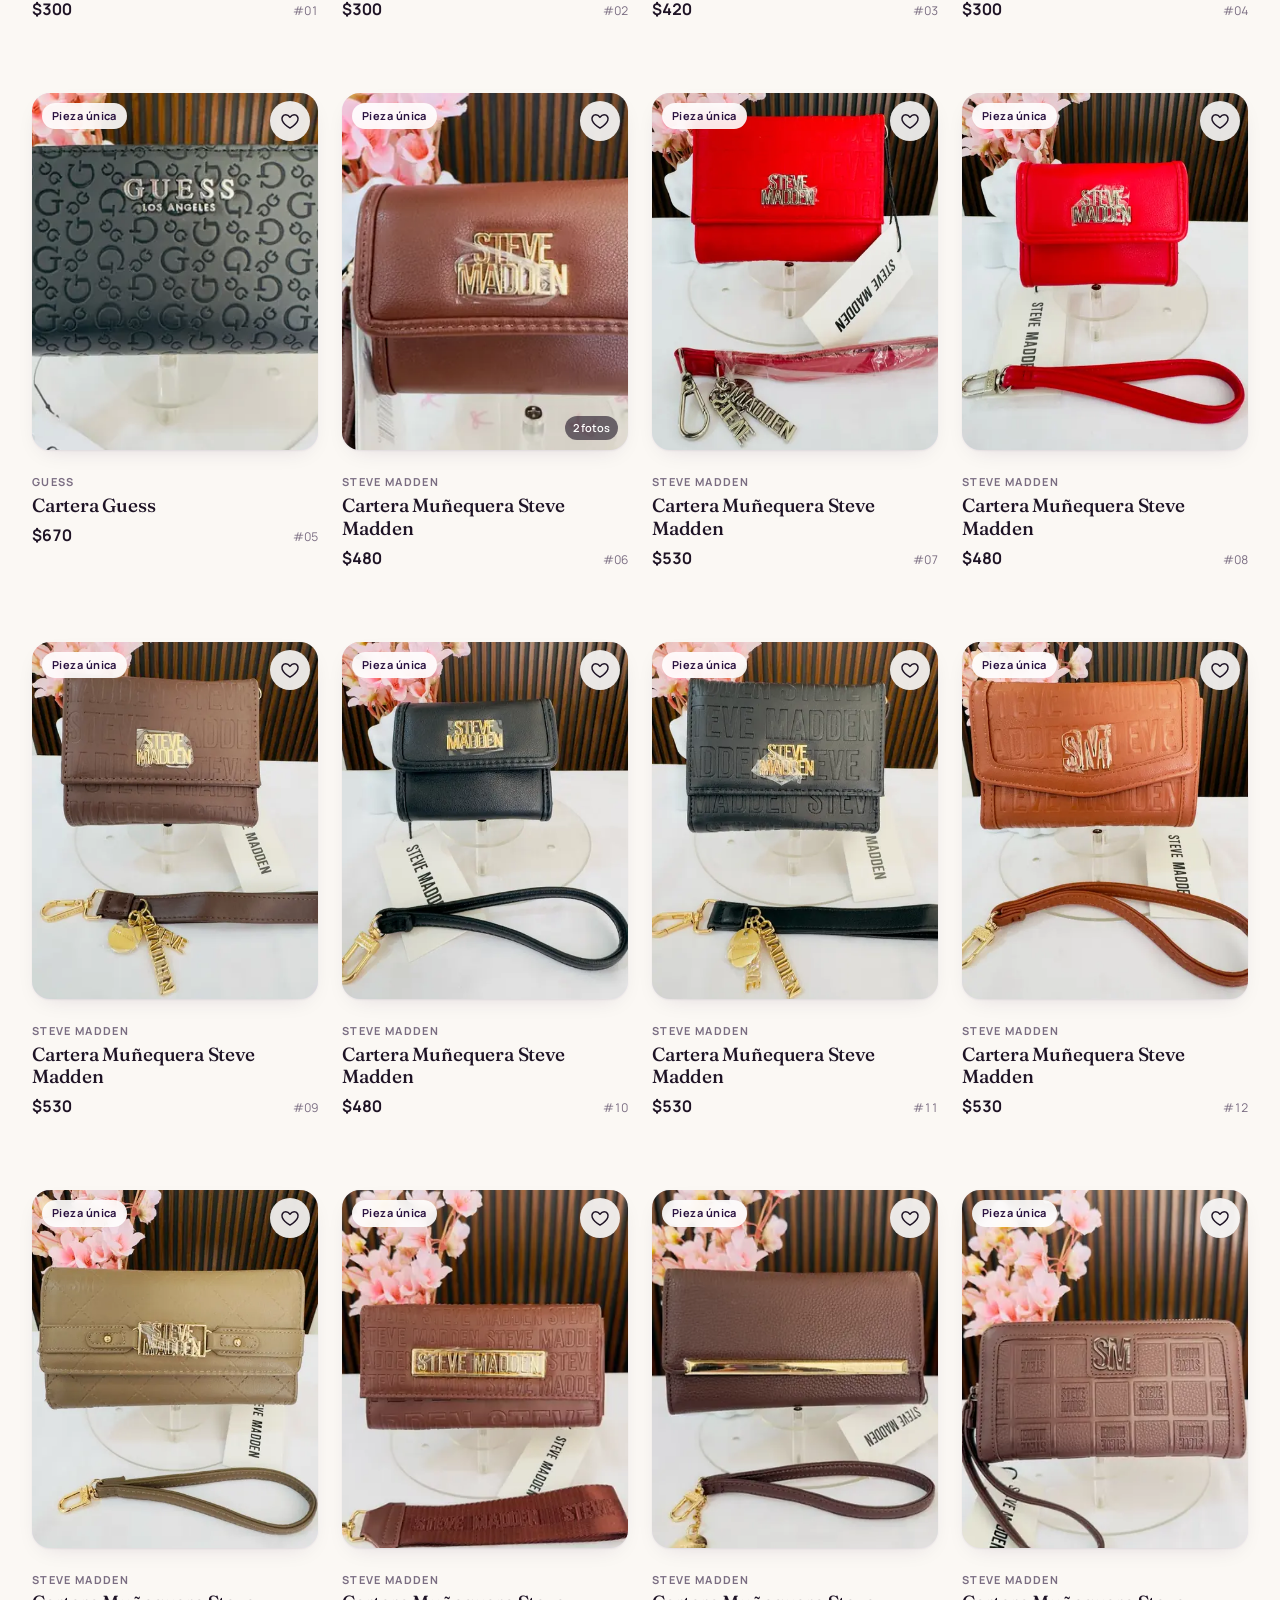
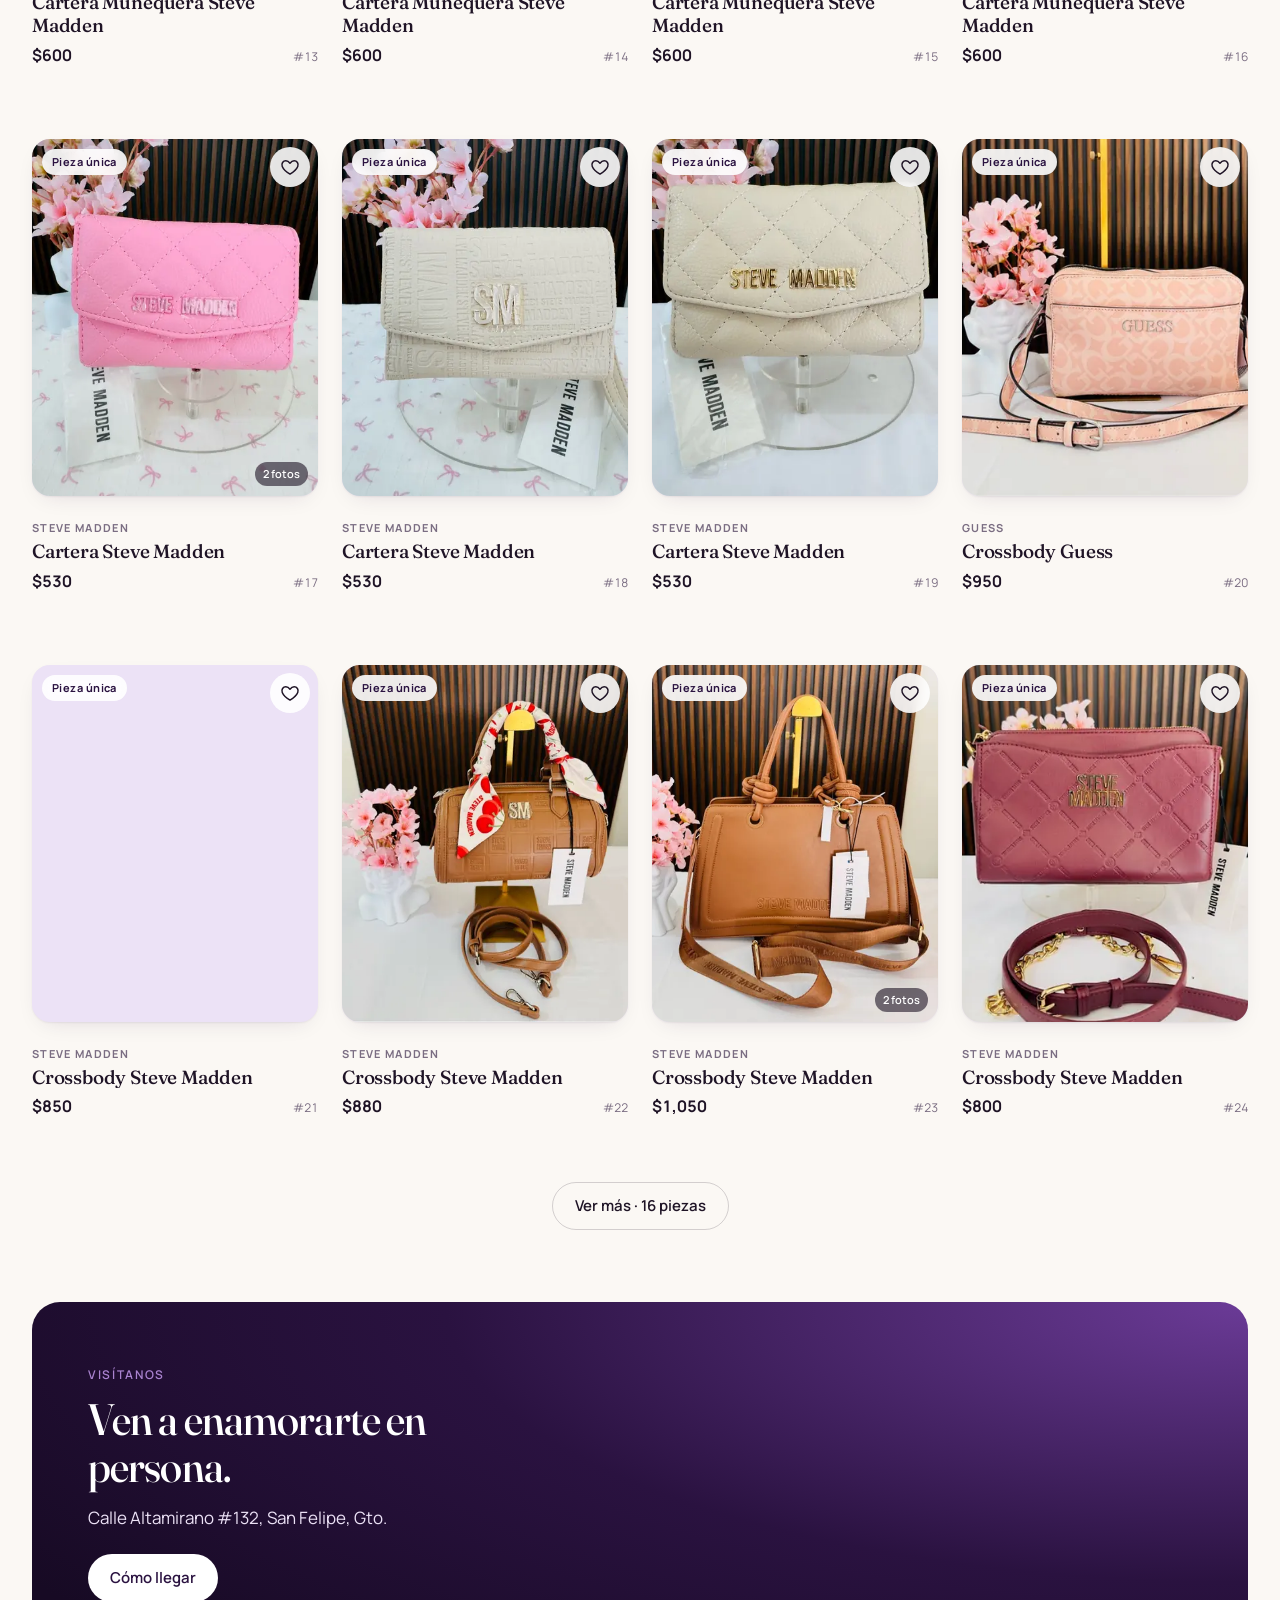
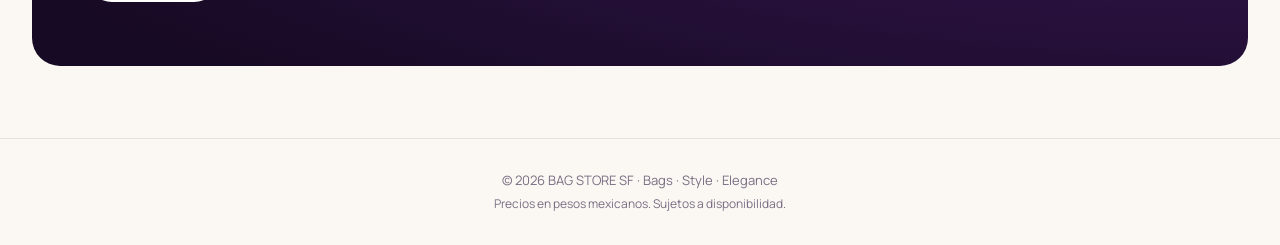
==== commit dd40f516: "Corrige los fallos encontrados con break-ui - Producto sin fotos ya no deja el catálogo en blanco; f" ====
--- a/index.html
+++ b/index.html
@@ -84,10 +84,11 @@
       </div>
 
       <ul class="grid" data-grid></ul>
+      <div class="more"><button class="button button--ghost" type="button" data-more hidden></button></div>
 
       <div class="empty" data-empty hidden>
-        <p class="empty__title">Nada por aquí… todavía.</p>
-        <p>Prueba con otra búsqueda o categoría.</p>
+        <p class="empty__title" data-empty-title>Nada por aquí… todavía.</p>
+        <p data-empty-text>Prueba con otra búsqueda o categoría.</p>
         <button class="button button--ghost" type="button" data-reset>Limpiar filtros</button>
       </div>
     </section>
--- a/assets/css/styles.css
+++ b/assets/css/styles.css
@@ -65,6 +65,8 @@
   text-rendering: optimizeLegibility;
 }
 
+[hidden] { display: none !important; }
+
 img { display: block; max-width: 100%; }
 
 button, input, select { font: inherit; color: inherit; }
@@ -433,12 +435,37 @@
 
 .badge {
   position: absolute; left: 10px; top: 10px; z-index: 1;
+  max-width: calc(100% - 66px); /* deja libre el corazón */
+  white-space: nowrap; overflow: hidden; text-overflow: ellipsis;
   padding: 5px 10px; border-radius: 999px;
   background: rgb(255 255 255 / 0.9);
   -webkit-backdrop-filter: blur(6px); backdrop-filter: blur(6px);
   font-size: 11px; font-weight: 700; letter-spacing: 0.04em; color: var(--plum-deep);
 }
 .badge--dark { background: rgb(31 20 38 / 0.82); color: var(--paper); }
+.badge--out { background: var(--ink); color: var(--paper); }
+
+/* Pieza agotada: sigue visible como vitrina, pero claramente no disponible */
+.card.is-soldout .card__img { opacity: 0.55; filter: grayscale(0.6); }
+.card.is-soldout .card__price { color: var(--muted); text-decoration: line-through; text-decoration-thickness: 1px; }
+
+/* Sin foto o foto rota: logo sobre lavanda en lugar del ícono roto */
+.card__img.is-fallback, .gallery__slide img.is-fallback {
+  object-fit: contain; padding: 22%; background: var(--lavender-soft);
+}
+.card__img--alt.is-fallback { display: none; }
+
+.card__price--ask { font-size: 14px; font-weight: 600; color: var(--plum); }
+
+/* Tarjetas muy angostas (~140px, teléfonos de 320px): la etiqueta baja a la esquina
+   inferior para no competir con el corazón; el conteo de fotos se ve en la ficha. */
+@media (max-width: 374px) {
+  .badge { top: auto; bottom: 10px; max-width: calc(100% - 20px); }
+  .card__photos { display: none; }
+}
+
+.more { display: flex; justify-content: center; margin-top: 40px; }
+.more [hidden] { display: none; }
 
 .card__photos {
   position: absolute; right: 10px; bottom: 10px; z-index: 1;
@@ -448,15 +475,15 @@
 }
 
 .card__info { padding: 12px 2px 0; }
-.card__brand { margin: 0; font-size: 11px; font-weight: 700; letter-spacing: 0.12em; text-transform: uppercase; color: var(--muted); }
+.card__brand { display: block; white-space: nowrap; overflow: hidden; text-overflow: ellipsis; margin: 0; font-size: 11px; font-weight: 700; letter-spacing: 0.12em; text-transform: uppercase; color: var(--muted); }
 .card__name {
   margin: 3px 0 0;
   font-family: var(--font-display); font-weight: 500;
   font-size: clamp(16px, 2.2vw, 19px); line-height: 1.2; letter-spacing: -0.01em;
   display: -webkit-box; -webkit-line-clamp: 2; -webkit-box-orient: vertical; overflow: hidden;
 }
-.card__meta { display: flex; align-items: baseline; justify-content: space-between; gap: 8px; margin-top: 6px; }
-.card__price { margin: 0; font-weight: 700; font-size: 16px; font-variant-numeric: tabular-nums; }
+.card__meta { display: flex; flex-wrap: wrap; align-items: baseline; justify-content: space-between; gap: 2px 8px; margin-top: 6px; }
+.card__price { margin: 0; white-space: nowrap; font-weight: 700; font-size: 16px; font-variant-numeric: tabular-nums; }
 .card__ref { font-size: 12px; color: var(--muted); font-variant-numeric: tabular-nums; }
 
 /* Botón de favorito sobre la foto */
@@ -623,6 +650,7 @@
   font-size: clamp(30px, 6vw, 42px); line-height: 1.05; letter-spacing: -0.02em;
 }
 .detail__price { margin: 14px 0 0; font-size: 28px; font-weight: 700; font-variant-numeric: tabular-nums; }
+.detail__price--ask { font-size: 22px; color: var(--plum); }
 .detail__tags { display: flex; flex-wrap: wrap; gap: 8px; margin: 18px 0 0; padding: 0; list-style: none; }
 .detail__tags li {
   padding: 6px 12px; border-radius: 999px;
@@ -630,6 +658,7 @@
   font-size: 13px; font-weight: 600; color: var(--ink-soft);
 }
 .detail__tags li.is-hot { background: var(--blush); border-color: transparent; color: #8a2450; }
+.detail__tags li.is-out { background: var(--ink); border-color: transparent; color: var(--paper); }
 .detail__note { margin: 20px 0 0; color: var(--ink-soft); font-size: 15px; }
 .detail__actions { display: grid; grid-template-columns: 1fr auto; gap: 10px; margin-top: 24px; }
 @media (min-width: 860px) { .detail__actions { margin-top: auto; padding-top: 28px; } }
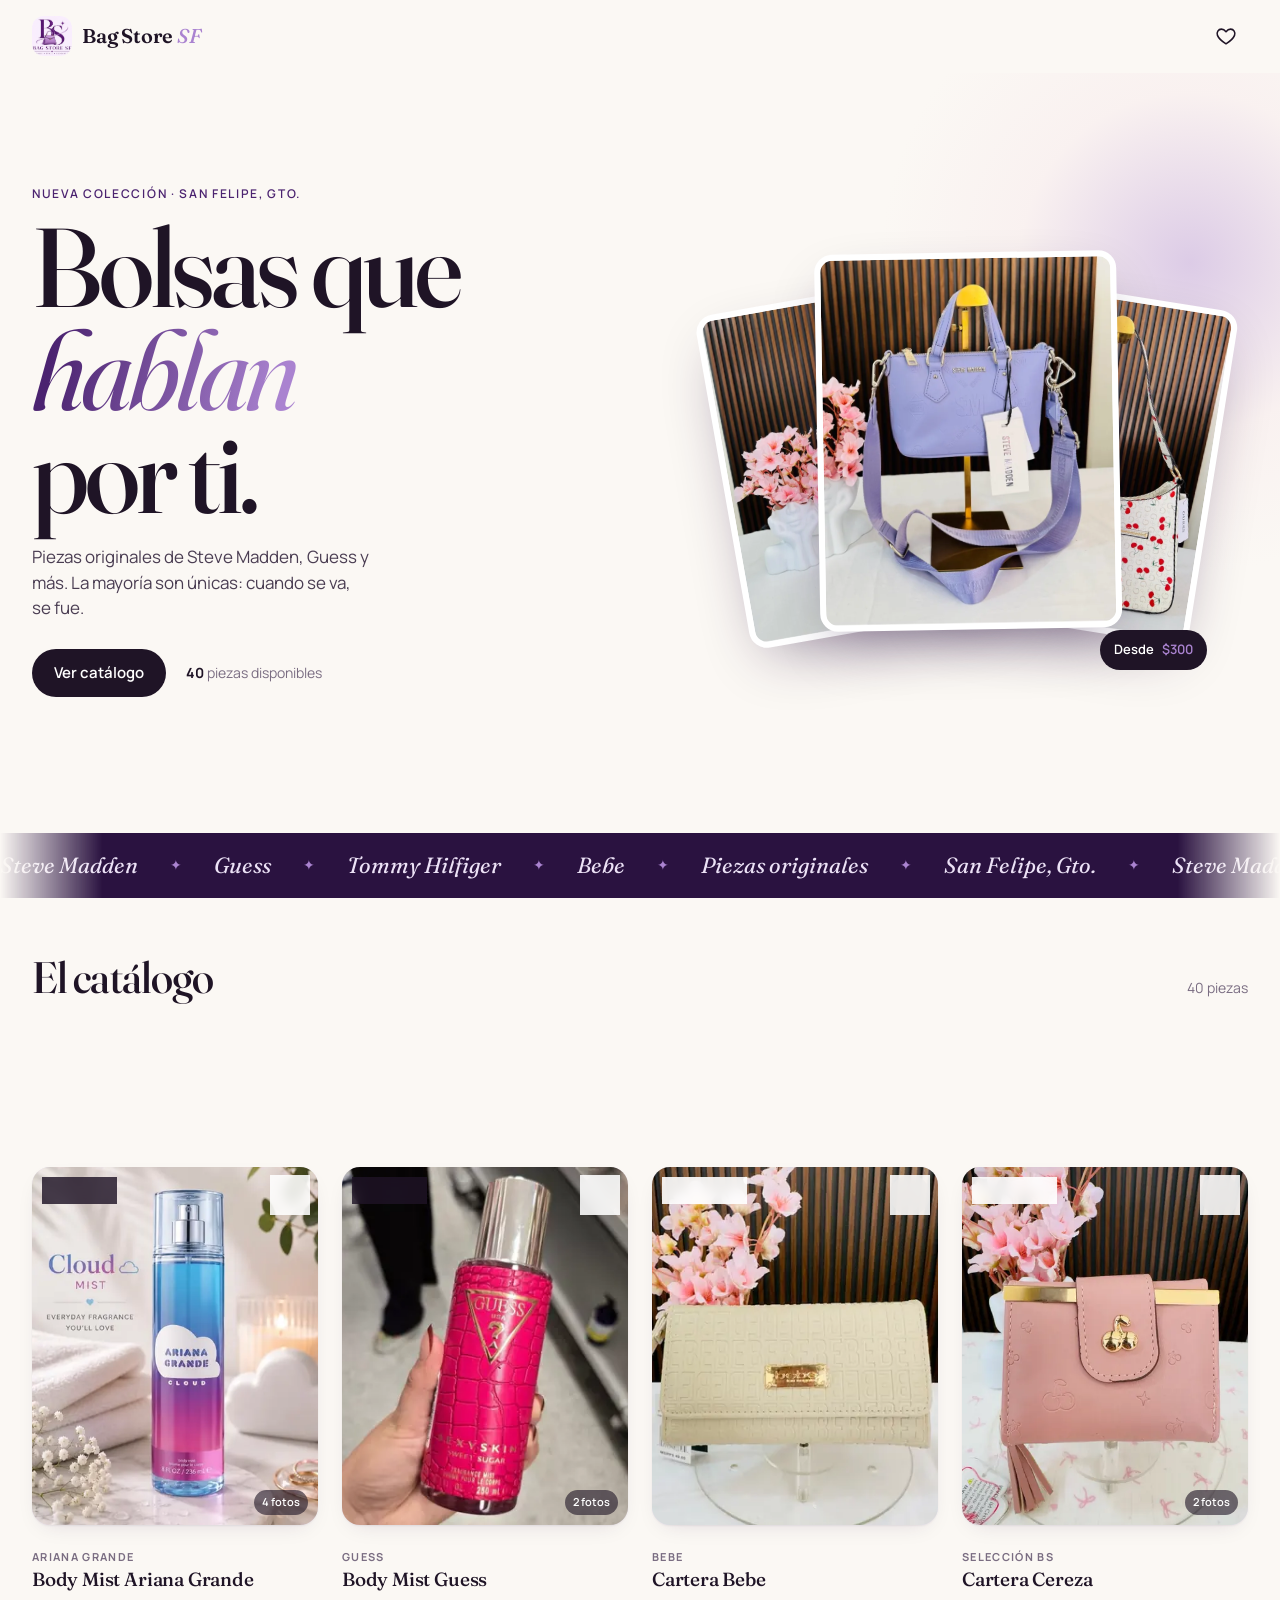
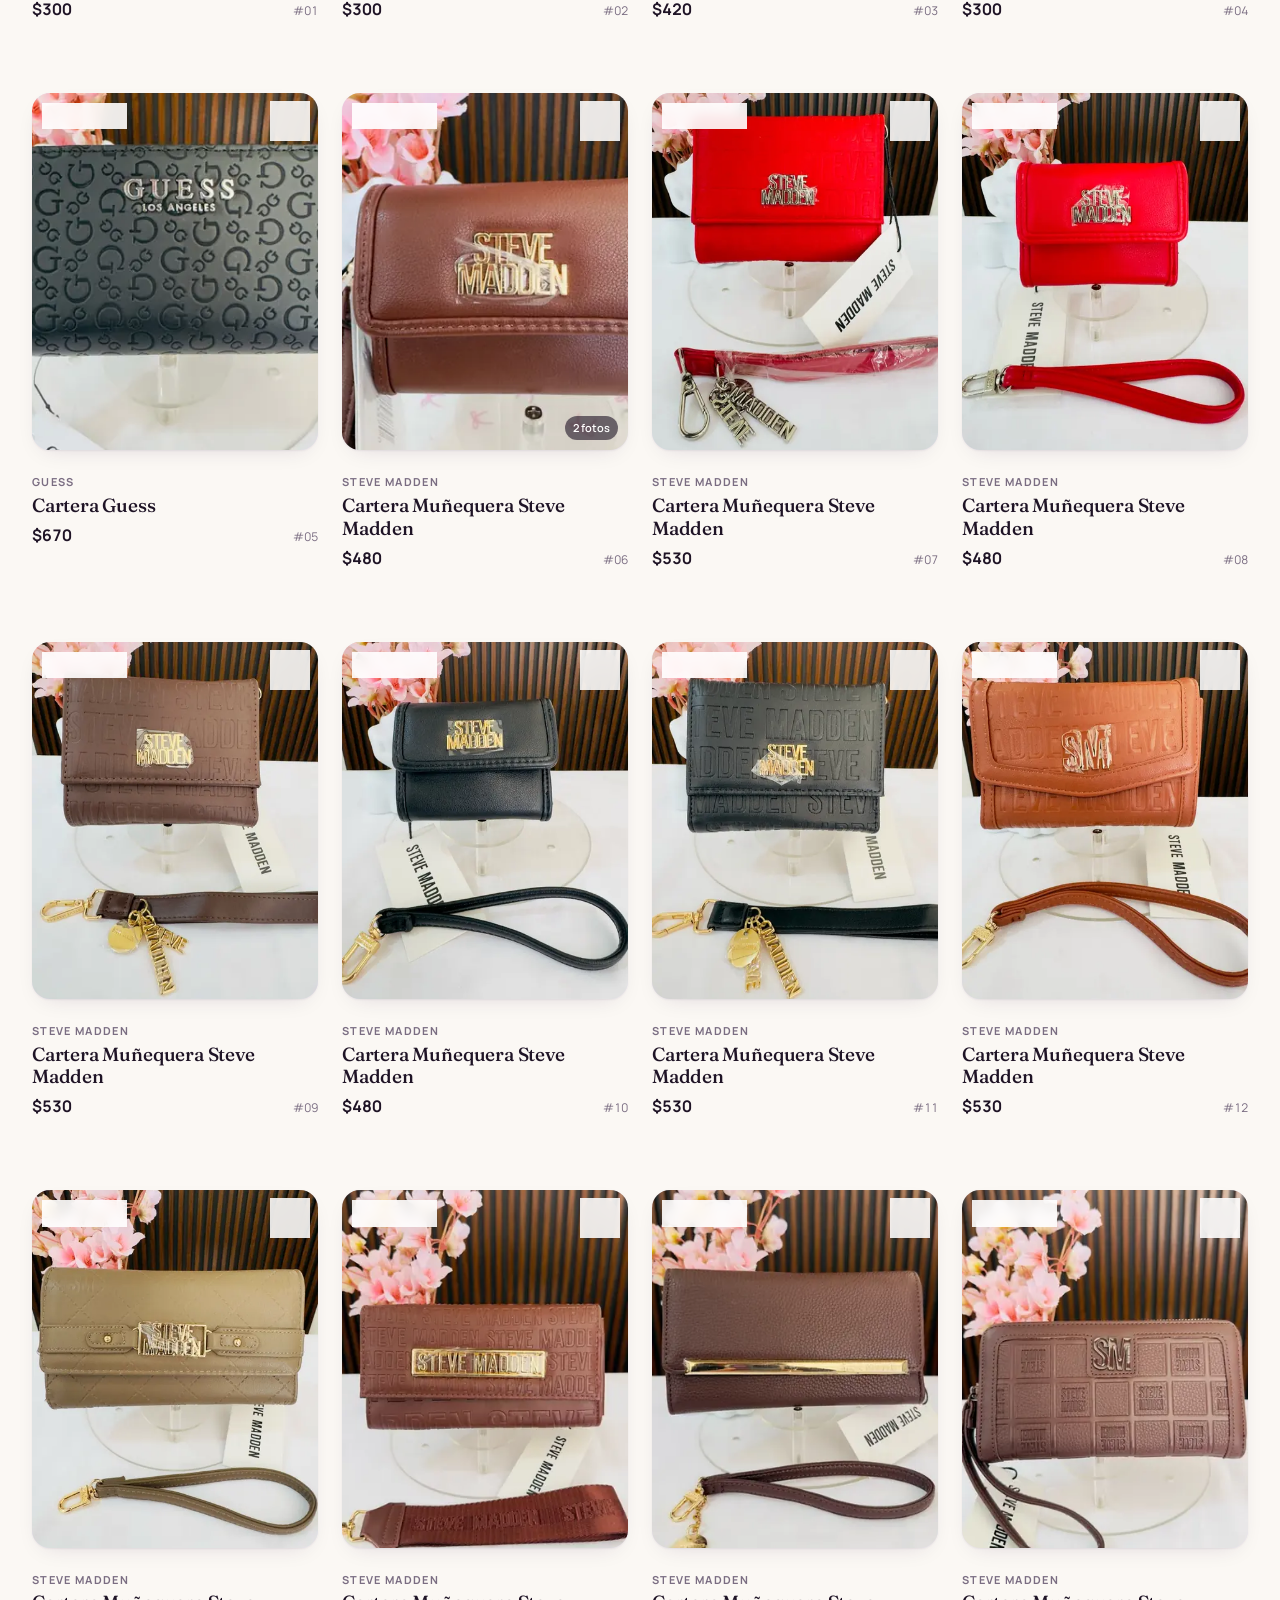
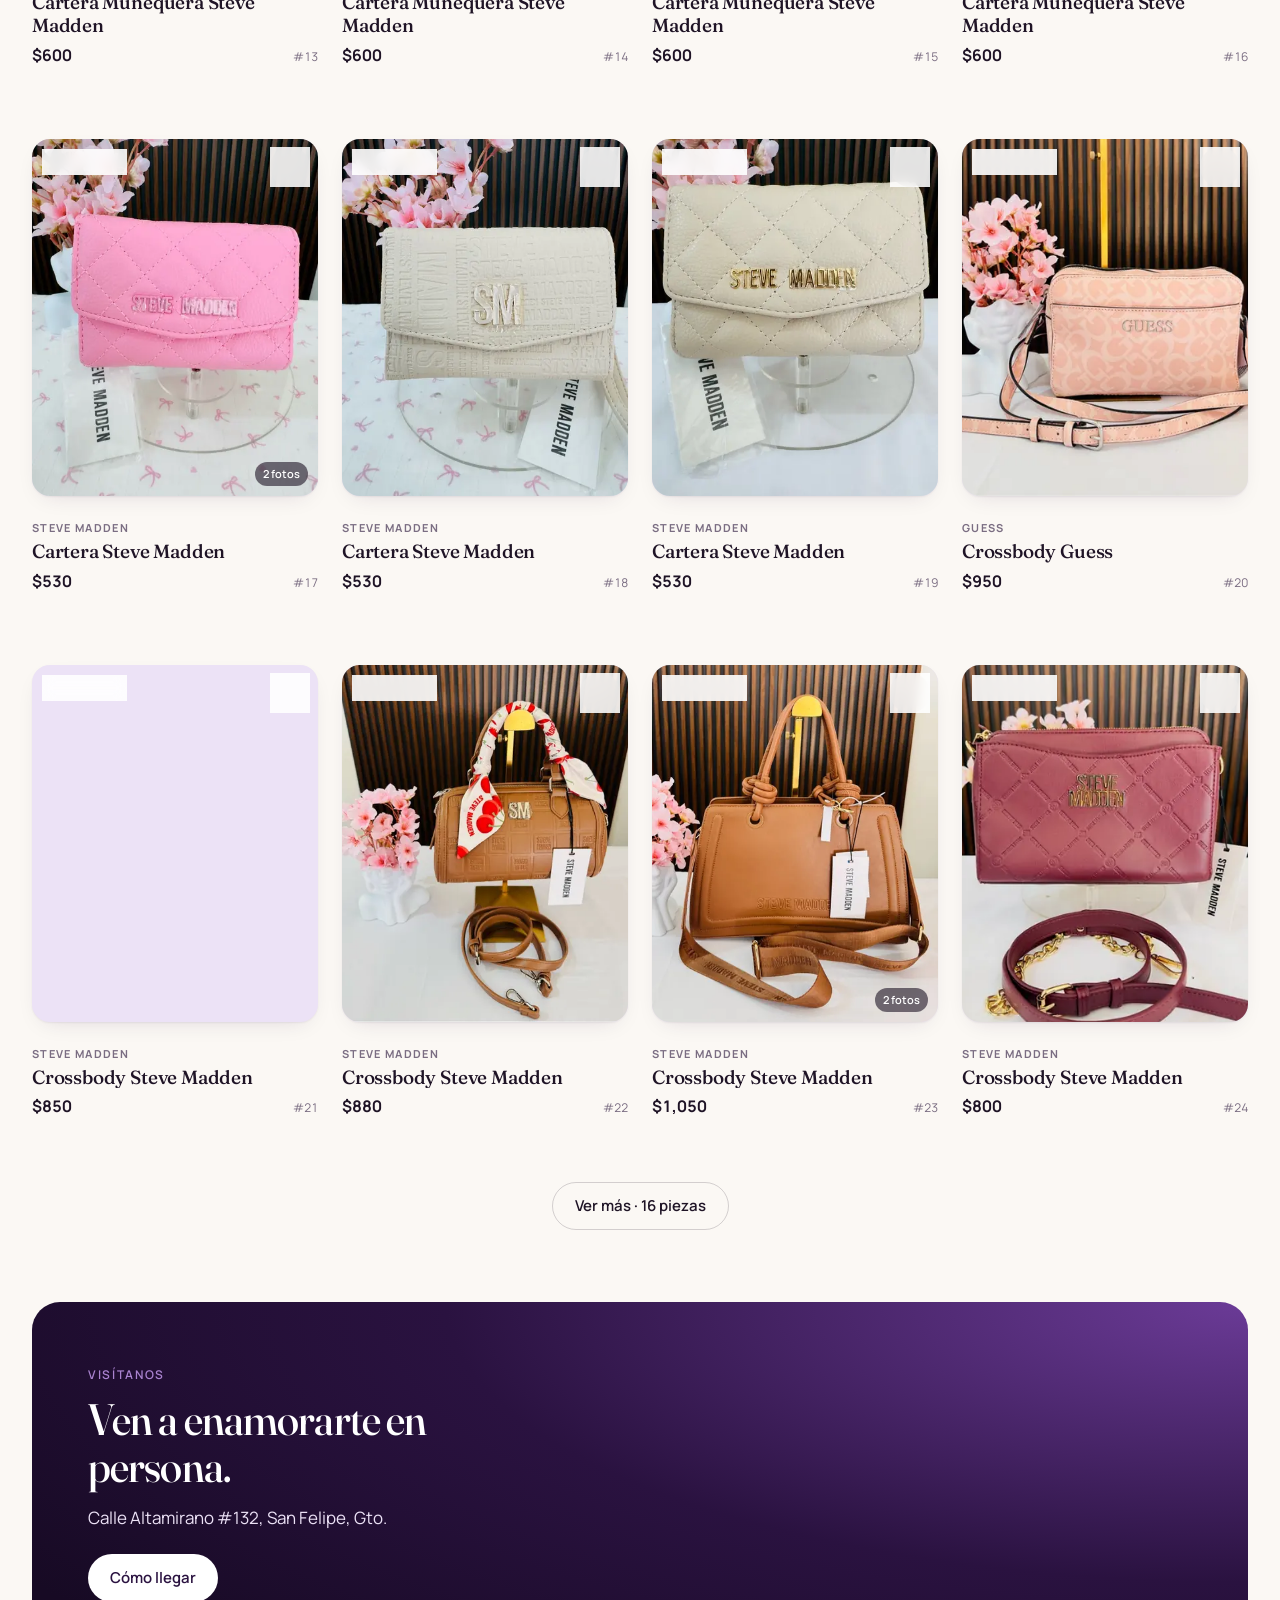
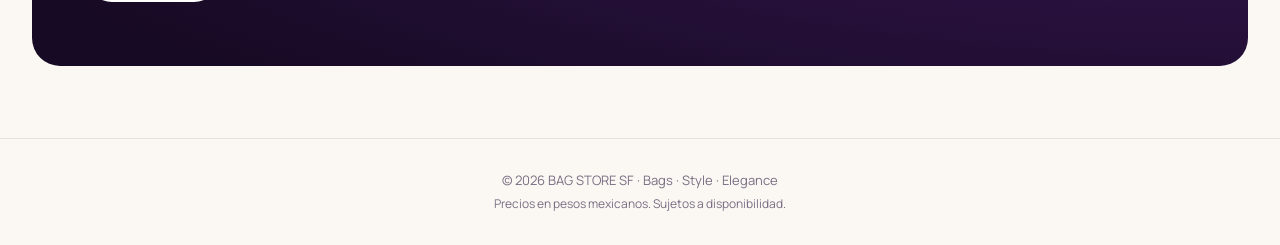
==== commit 7eb03461: "Conecta el catálogo a Supabase Fase 1: esquema en supabase/ con productos, colores con su propio sto" ====
--- a/index.html
+++ b/index.html
@@ -5,6 +5,7 @@
   <meta name="viewport" content="width=device-width, initial-scale=1, viewport-fit=cover, interactive-widget=resizes-content" />
   <title>BAG STORE SF · Catálogo</title>
   <meta name="description" content="Catálogo virtual de BAG STORE SF: bolsas, carteras y accesorios Steve Madden, Guess y más en San Felipe, Gto." />
+  <link rel="preconnect" href="https://xspwkmkqeyzbuirjpytp.supabase.co" crossorigin />
   <meta name="color-scheme" content="light" />
   <meta name="theme-color" media="(prefers-color-scheme: light)" content="#fbf8f4" />
   <meta name="theme-color" media="(prefers-color-scheme: dark)" content="#fbf8f4" />
@@ -83,7 +84,14 @@
         <div class="chips" role="tablist" aria-label="Categorías" data-chips></div>
       </div>
 
-      <ul class="grid" data-grid></ul>
+      <ul class="grid" data-grid aria-busy="true">
+        <li class="card card--skeleton" aria-hidden="true"><span class="card__media"></span><span class="skeleton-line"></span><span class="skeleton-line skeleton-line--short"></span></li>
+        <li class="card card--skeleton" aria-hidden="true"><span class="card__media"></span><span class="skeleton-line"></span><span class="skeleton-line skeleton-line--short"></span></li>
+        <li class="card card--skeleton" aria-hidden="true"><span class="card__media"></span><span class="skeleton-line"></span><span class="skeleton-line skeleton-line--short"></span></li>
+        <li class="card card--skeleton" aria-hidden="true"><span class="card__media"></span><span class="skeleton-line"></span><span class="skeleton-line skeleton-line--short"></span></li>
+        <li class="card card--skeleton" aria-hidden="true"><span class="card__media"></span><span class="skeleton-line"></span><span class="skeleton-line skeleton-line--short"></span></li>
+        <li class="card card--skeleton" aria-hidden="true"><span class="card__media"></span><span class="skeleton-line"></span><span class="skeleton-line skeleton-line--short"></span></li>
+      </ul>
       <div class="more"><button class="button button--ghost" type="button" data-more hidden></button></div>
 
       <div class="empty" data-empty hidden>
@@ -121,6 +129,7 @@
   <div class="toast" data-toast role="status" aria-live="polite"></div>
 
   <script src="assets/data/catalog.js"></script>
+  <script src="assets/js/data.js"></script>
   <script src="assets/js/app.js"></script>
 </body>
 </html>
--- a/assets/css/styles.css
+++ b/assets/css/styles.css
@@ -398,6 +398,13 @@
 @media (min-width: 1100px) { .grid { grid-template-columns: repeat(4, minmax(0, 1fr)); gap: 48px 24px; } }
 
 .card { position: relative; }
+
+/* Tarjetas de carga mientras llega el catálogo: solo opacidad */
+.card--skeleton { pointer-events: none; animation: skeleton-pulse 1.4s ease-in-out infinite alternate; }
+.card--skeleton .card__media { box-shadow: none; }
+.skeleton-line { display: block; height: 12px; margin-top: 14px; border-radius: 6px; background: var(--lavender-soft); }
+.skeleton-line--short { width: 45%; margin-top: 8px; }
+@keyframes skeleton-pulse { from { opacity: 1; } to { opacity: 0.45; } }
 
 /* Entrada al aparecer en pantalla, escalonada y corta */
 .card.is-pending { opacity: 0; transform: translateY(14px); }
@@ -659,7 +666,9 @@
 }
 .detail__tags li.is-hot { background: var(--blush); border-color: transparent; color: #8a2450; }
 .detail__tags li.is-out { background: var(--ink); border-color: transparent; color: var(--paper); }
+.detail__desc { margin: 20px 0 0; color: var(--ink); font-size: 15px; white-space: pre-line; overflow-wrap: anywhere; }
 .detail__note { margin: 20px 0 0; color: var(--ink-soft); font-size: 15px; }
+.detail__desc + .detail__note { margin-top: 12px; }
 .detail__actions { display: grid; grid-template-columns: 1fr auto; gap: 10px; margin-top: 24px; }
 @media (min-width: 860px) { .detail__actions { margin-top: auto; padding-top: 28px; } }
 .detail__actions .icon-button { width: 48px; height: 48px; border: 1px solid var(--line-strong); }
@@ -685,6 +694,7 @@
 @media (prefers-reduced-motion: reduce) {
   html { scroll-behavior: auto; }
   .marquee__track { animation: none; }
+  .card--skeleton { animation: none; opacity: 0.7; }
   .hero__card, .hero__tag { transition: opacity 300ms ease; }
   .card.is-pending { transform: none; }
   .card.is-in { transition: opacity 300ms ease; transition-delay: 0ms; }
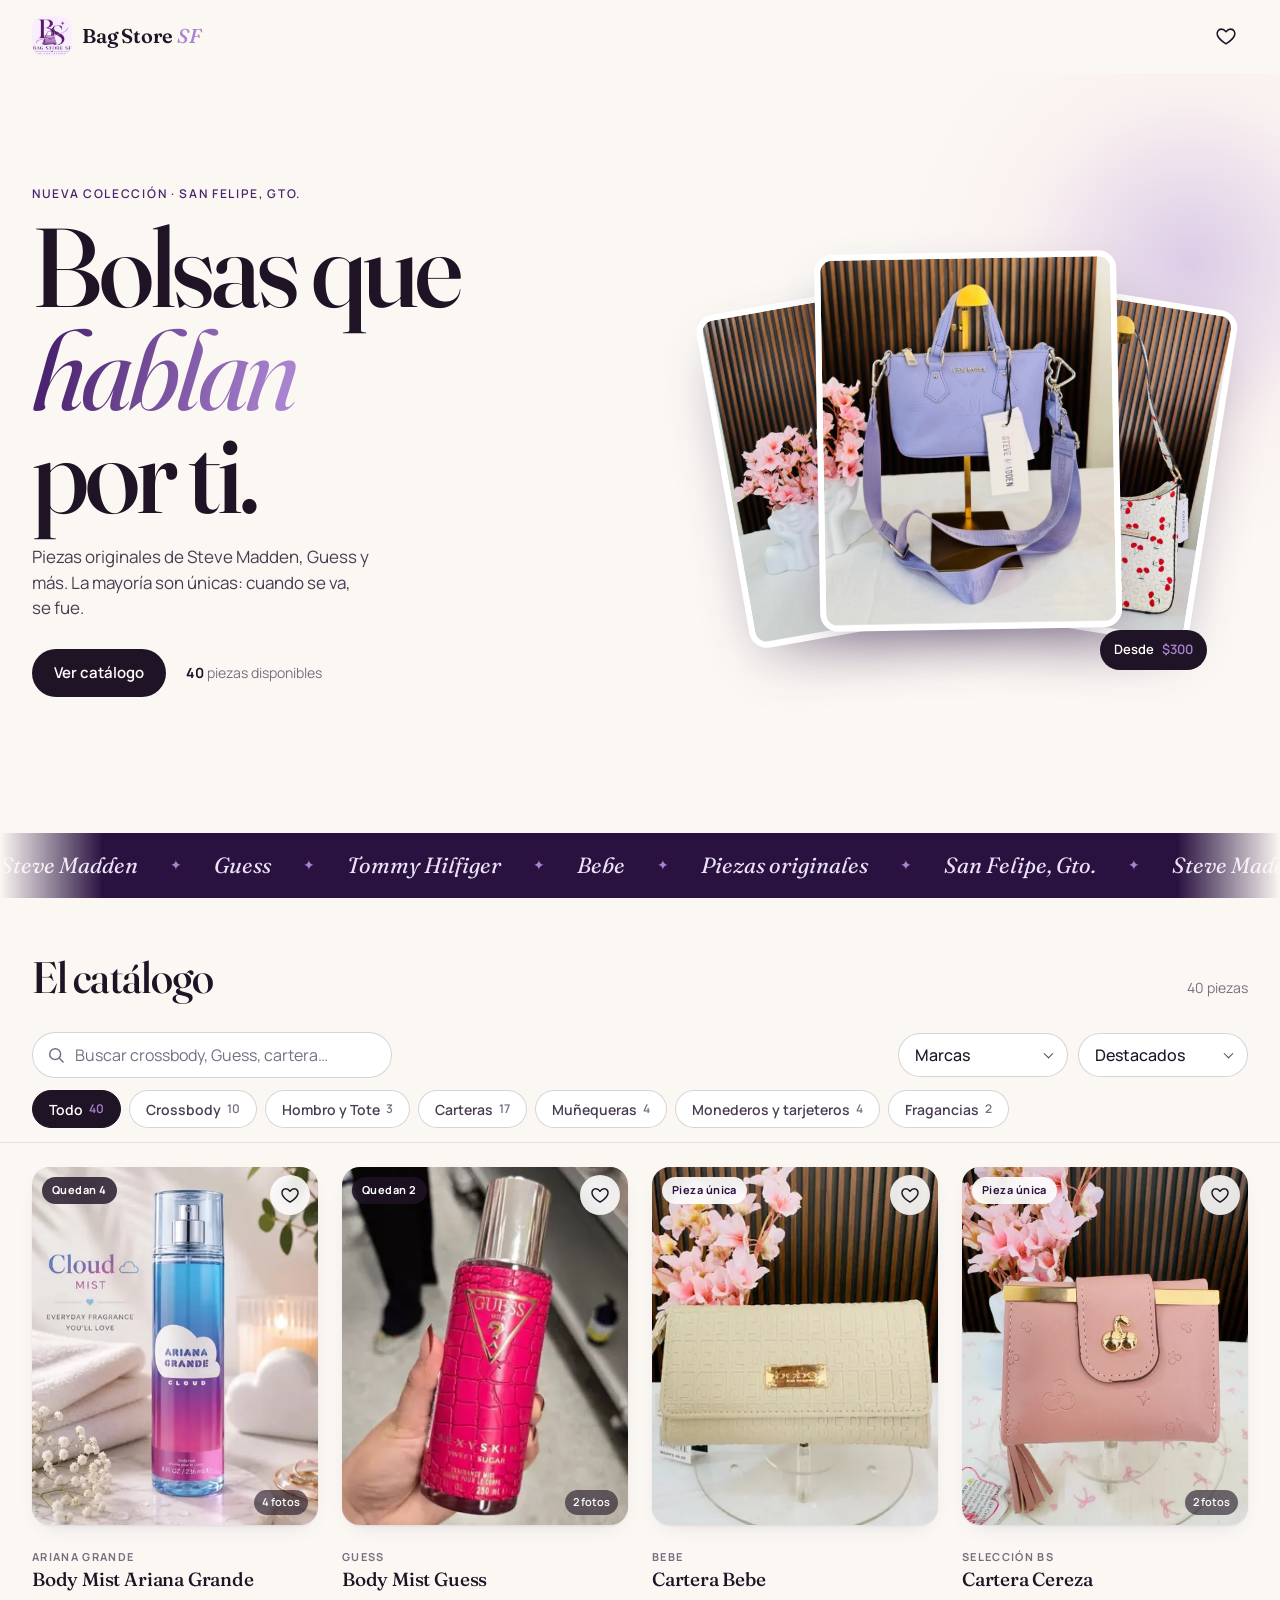
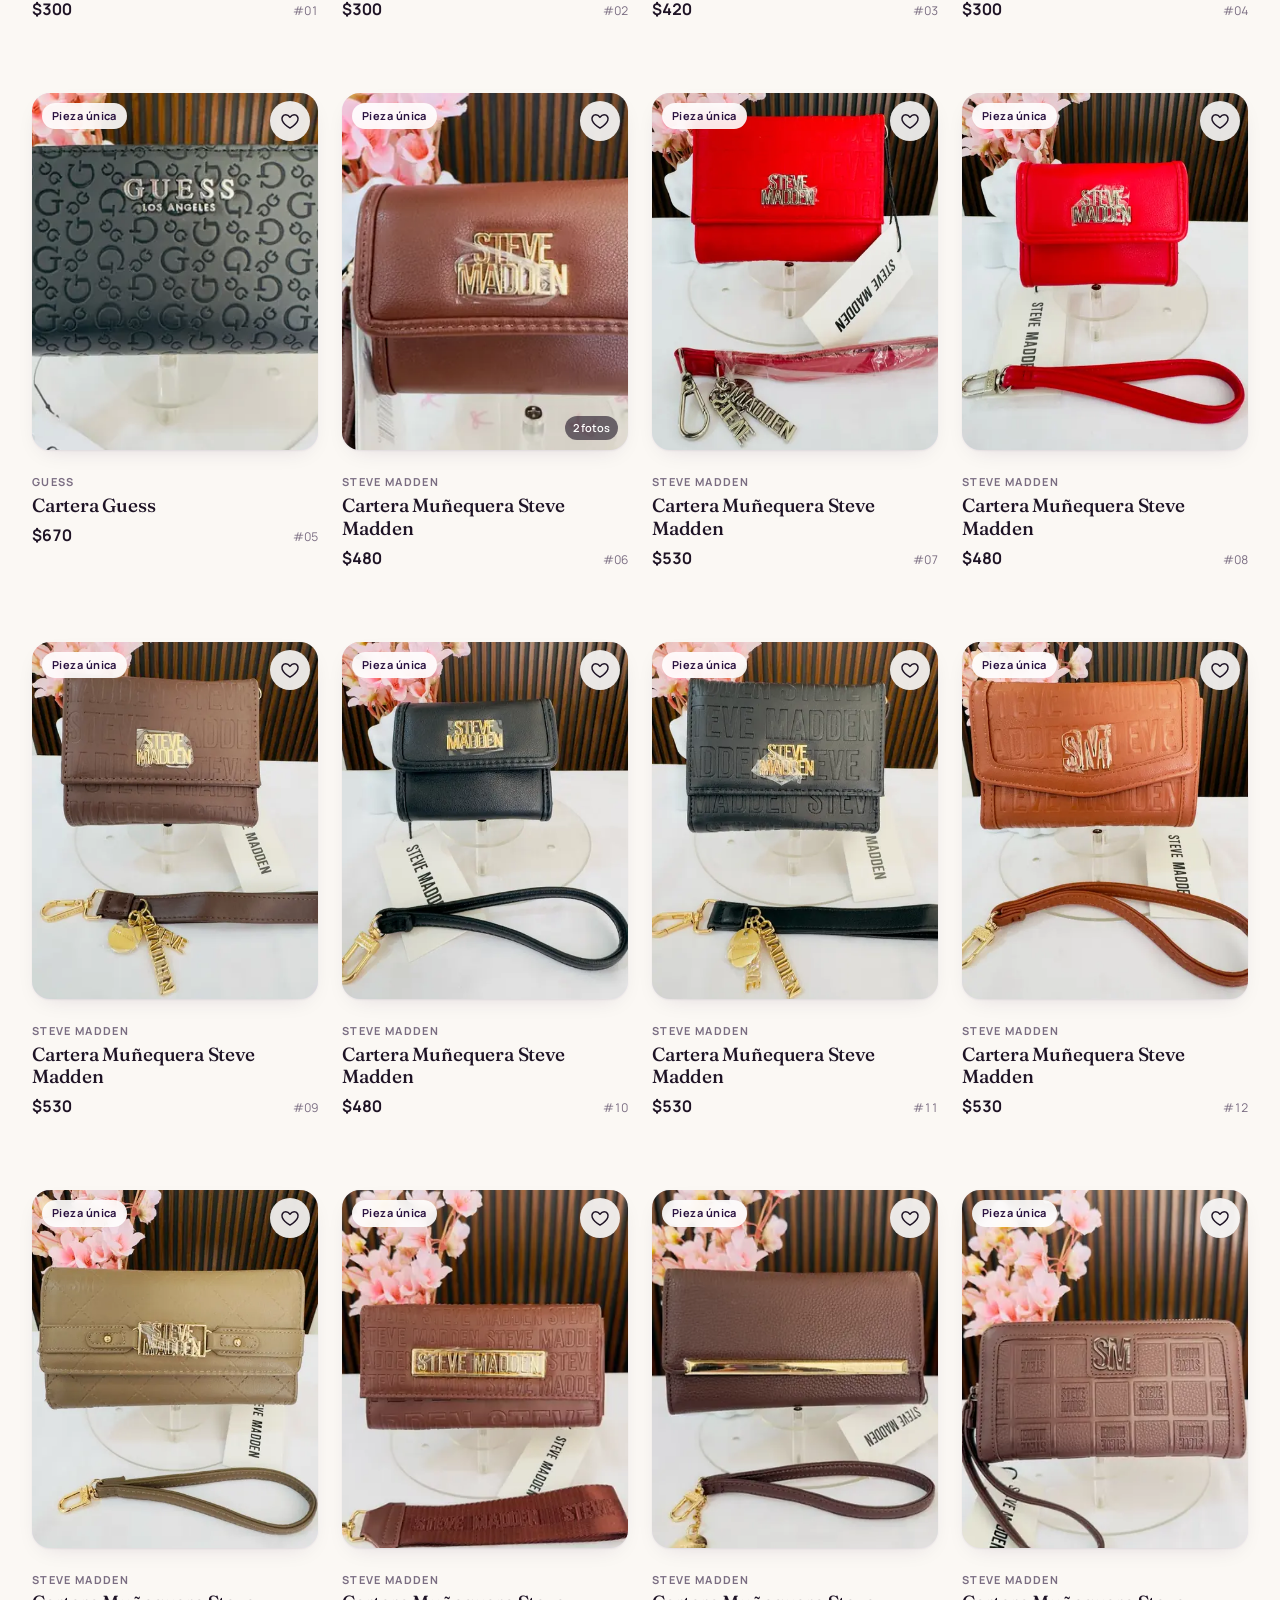
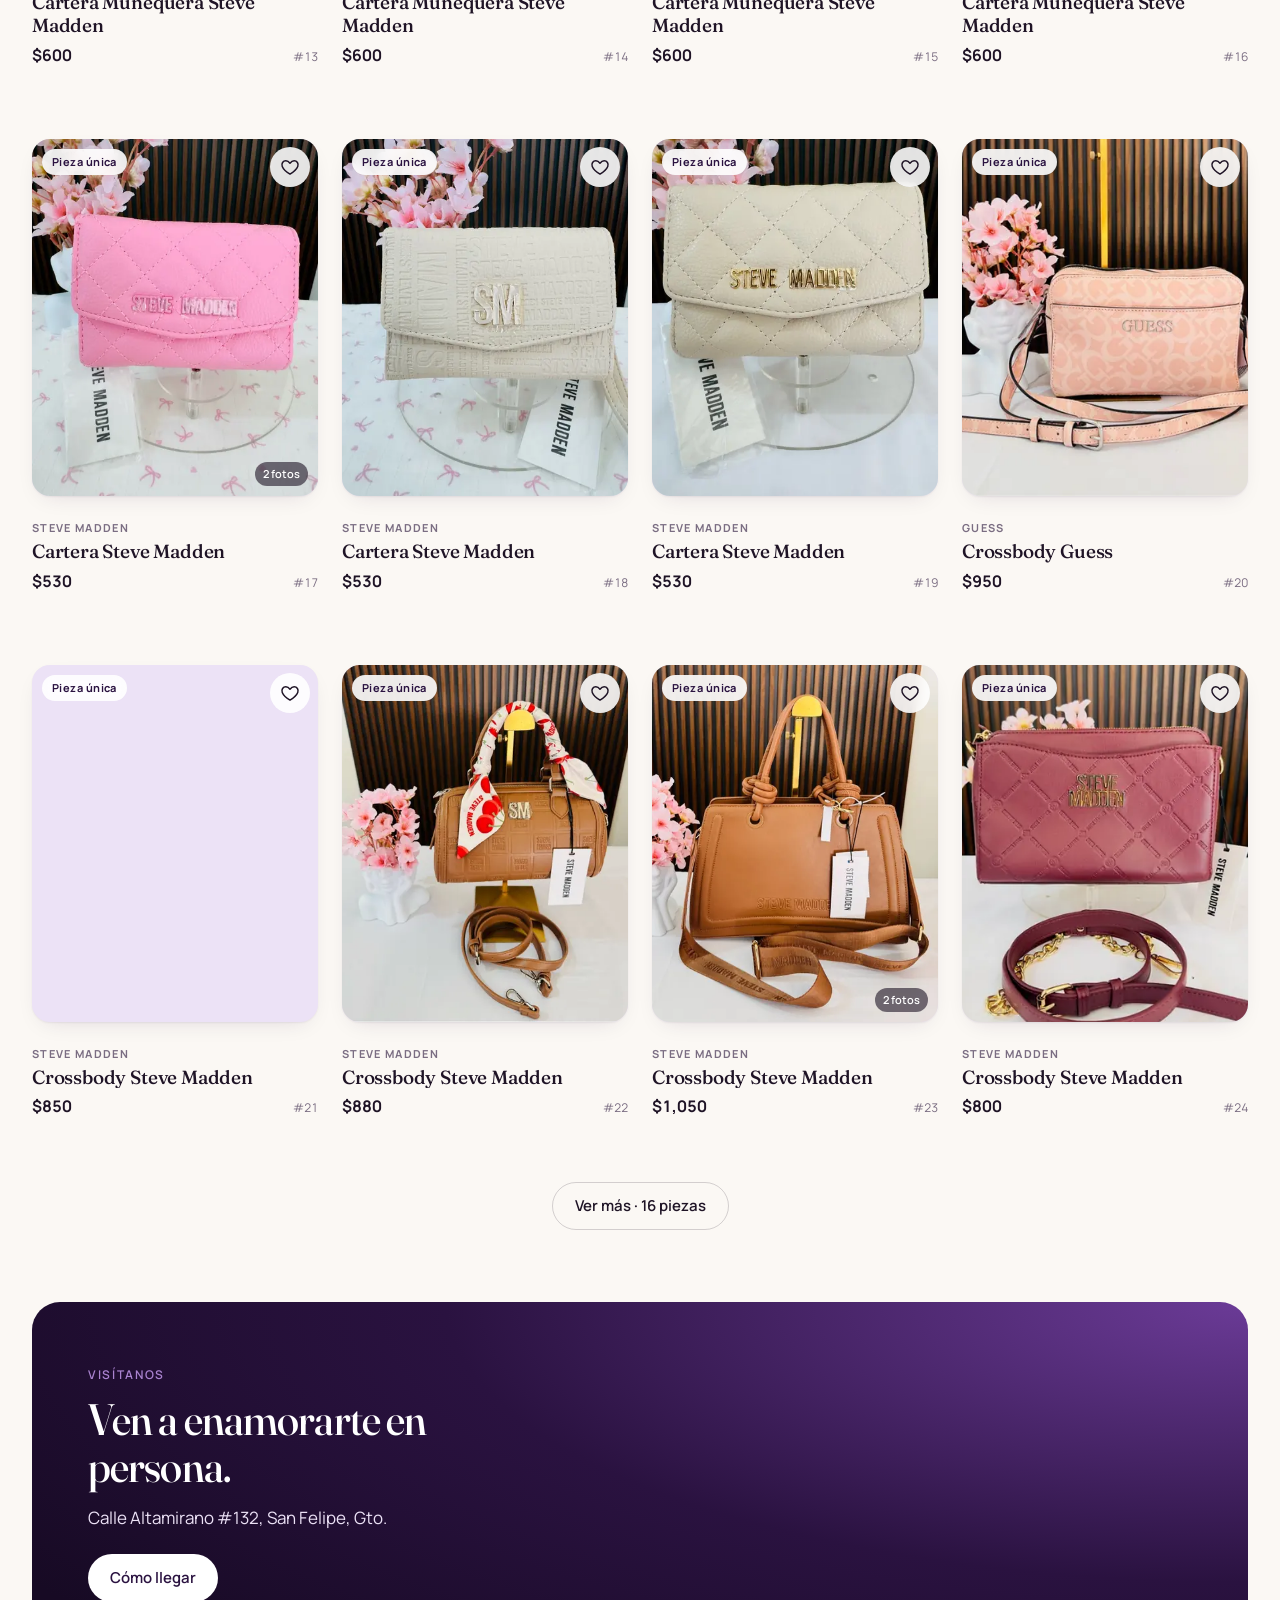
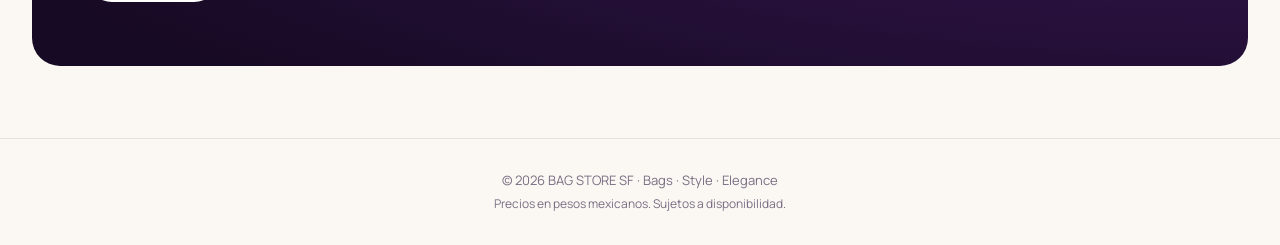
==== commit 4e600e1d: "Agrega el panel de disponibilidad en /admin/ La dueña entra con correo y contraseña (Supabase Auth p" ====
--- a/index.html
+++ b/index.html
@@ -129,6 +129,7 @@
   <div class="toast" data-toast role="status" aria-live="polite"></div>
 
   <script src="assets/data/catalog.js"></script>
+  <script src="assets/js/config.js"></script>
   <script src="assets/js/data.js"></script>
   <script src="assets/js/app.js"></script>
 </body>
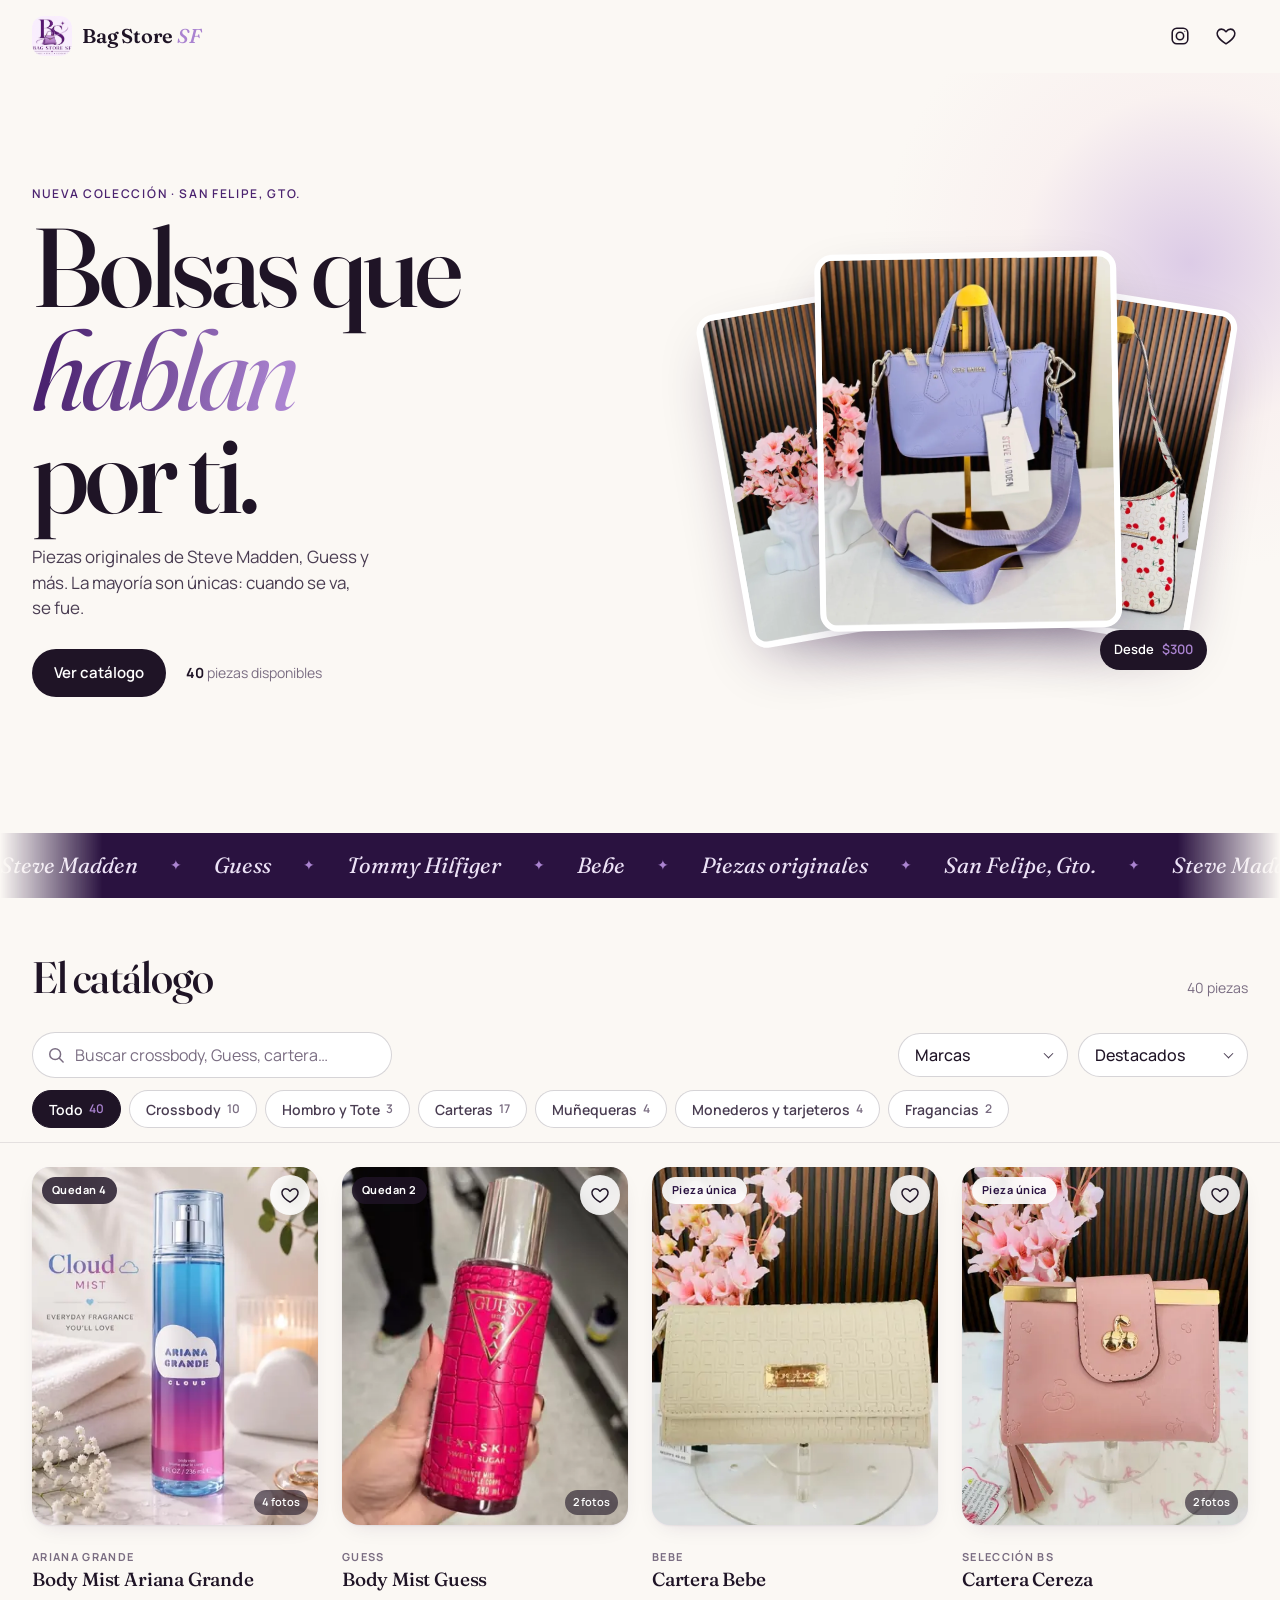
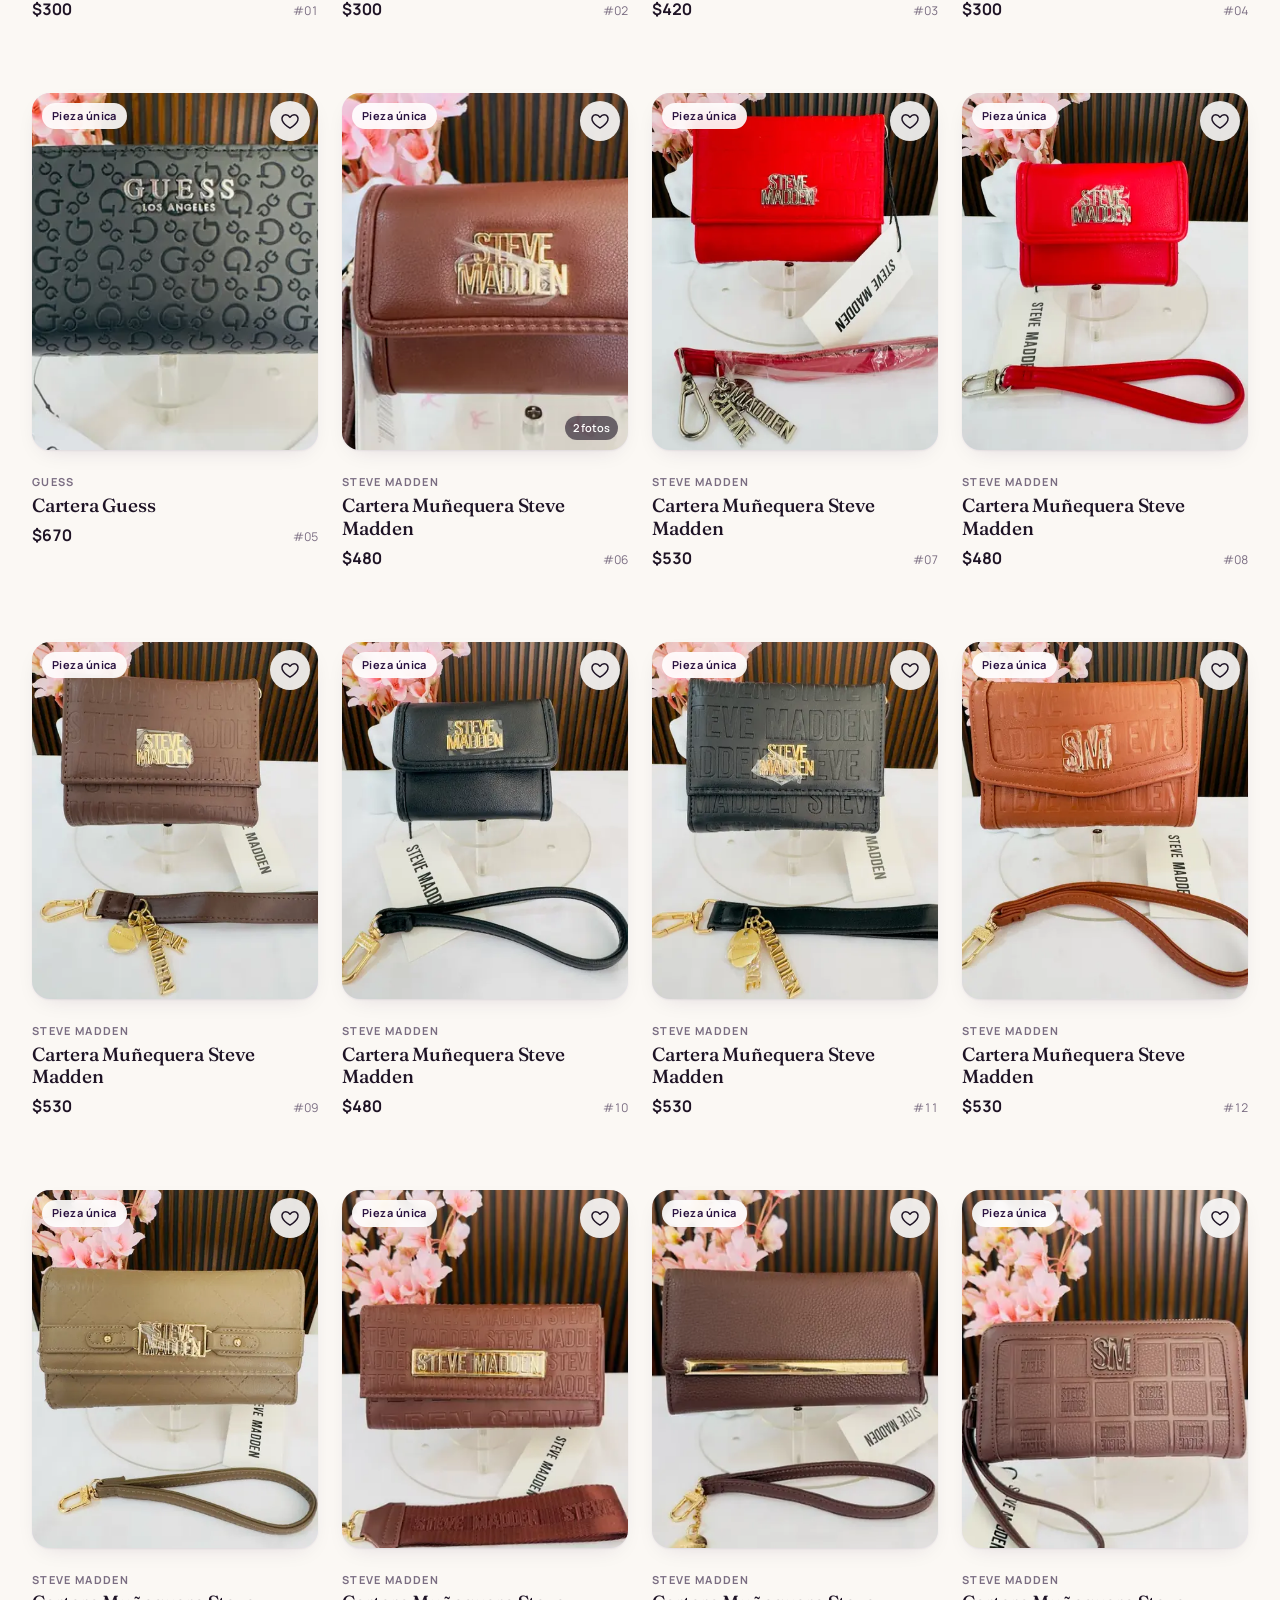
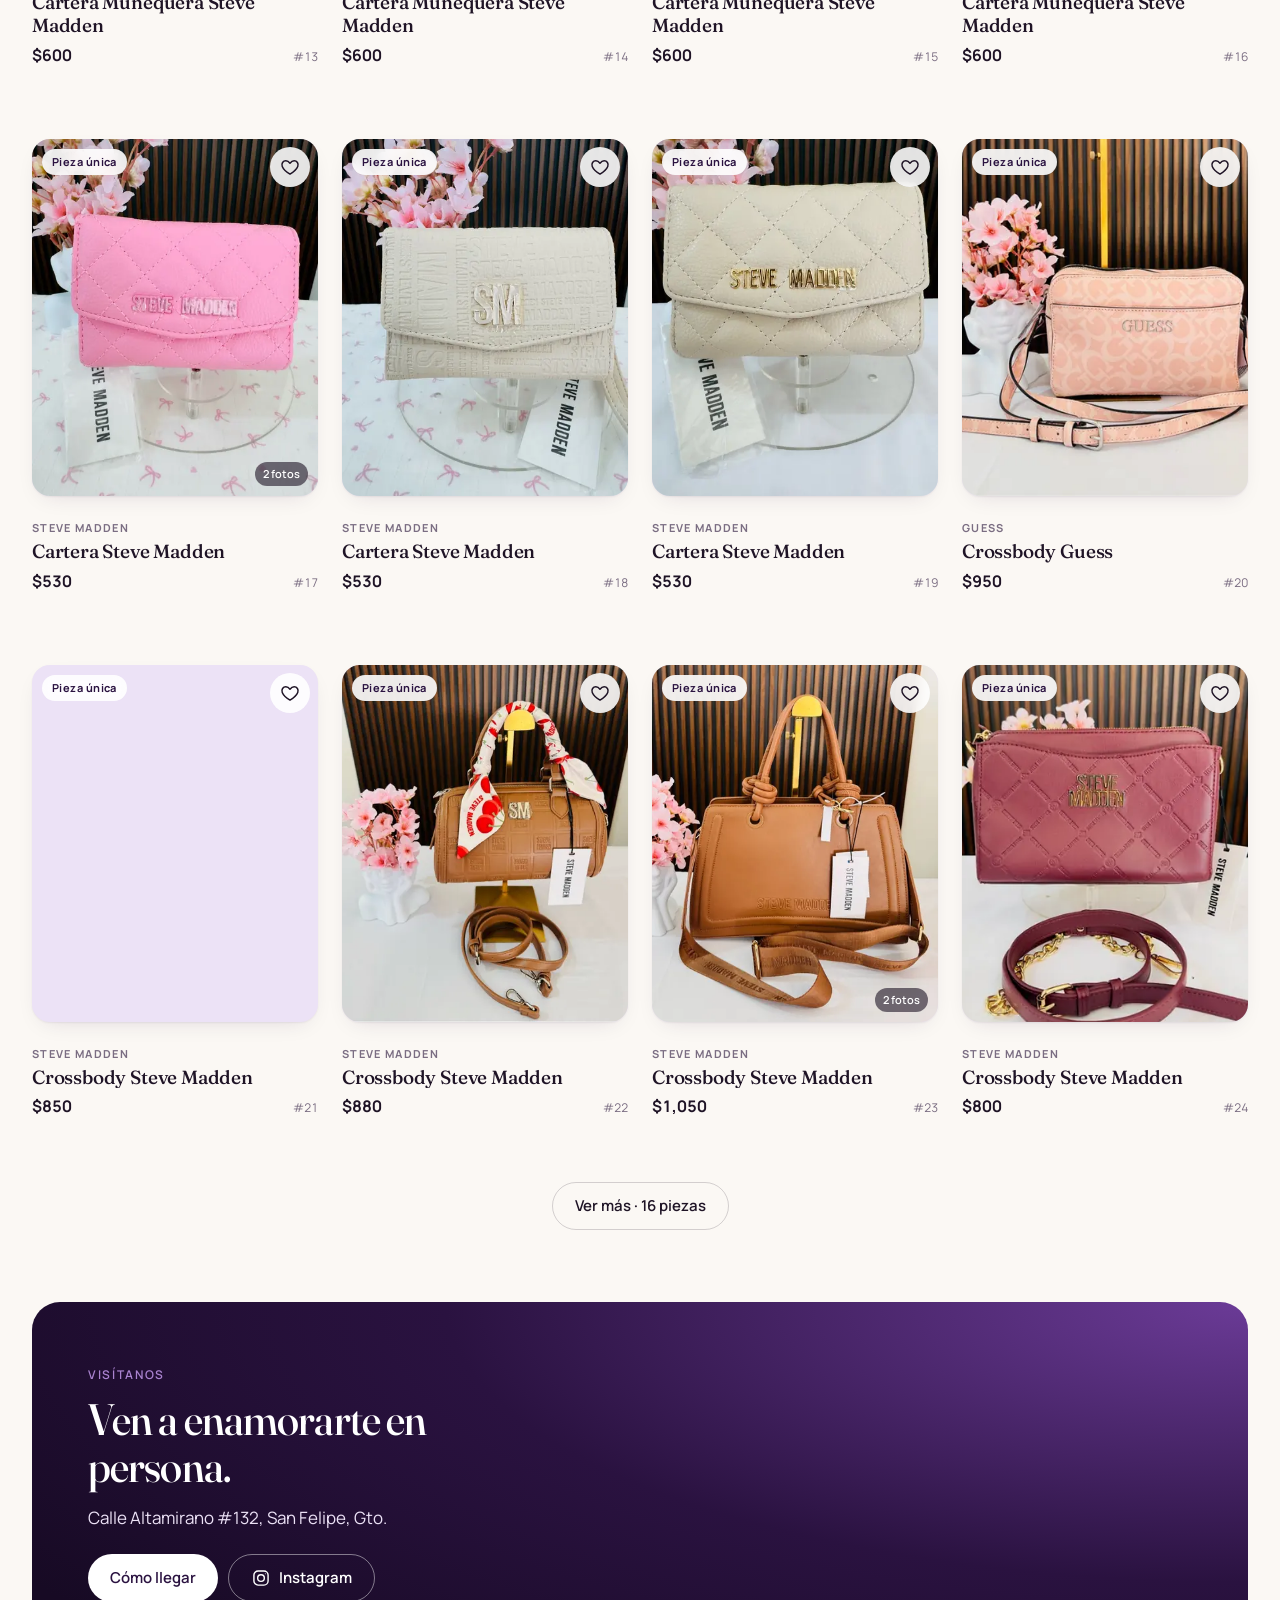
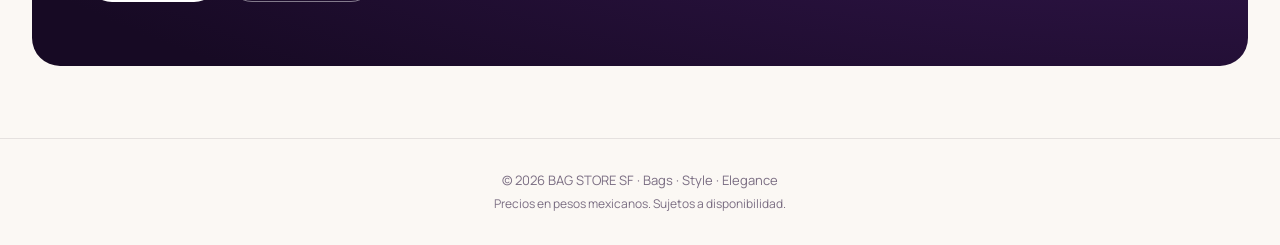
==== commit 383dd280: "Agrega carrito con QR, pedidos para cobrar en tienda e Instagram Catálogo: la ficha permite elegir c" ====
--- a/index.html
+++ b/index.html
@@ -28,10 +28,19 @@
         <img class="brand__logo" src="assets/img/brand/logo.webp" alt="" width="40" height="40" />
         <span class="brand__name">Bag Store <em>SF</em></span>
       </a>
-      <button class="icon-button fav-toggle" type="button" data-fav-filter aria-pressed="false" aria-label="Ver favoritos">
-        <svg viewBox="0 0 24 24" aria-hidden="true"><path d="M12 20.5s-7.5-4.6-9.3-9.2C1.4 7.9 3.6 4.5 7 4.5c2 0 3.6 1.1 5 2.9 1.4-1.8 3-2.9 5-2.9 3.4 0 5.6 3.4 4.3 6.8-1.8 4.6-9.3 9.2-9.3 9.2z"/></svg>
-        <span class="fav-toggle__count" data-fav-count hidden>0</span>
-      </button>
+      <div class="site-header__actions">
+        <a class="icon-button" data-instagram target="_blank" rel="noopener" hidden>
+          <svg viewBox="0 0 24 24" aria-hidden="true"><rect x="3.5" y="3.5" width="17" height="17" rx="5"/><circle cx="12" cy="12" r="4"/><circle cx="17.2" cy="6.8" r="0.6" fill="currentColor" stroke="none"/></svg>
+        </a>
+        <button class="icon-button cart-toggle" type="button" data-cart-open aria-label="Carrito" hidden>
+          <svg viewBox="0 0 24 24" aria-hidden="true"><path d="M5.5 8.5h13l-1.1 11a1.5 1.5 0 0 1-1.5 1.4H8.1a1.5 1.5 0 0 1-1.5-1.4z"/><path d="M9 8.5V7a3 3 0 0 1 6 0v1.5"/></svg>
+          <span class="fav-toggle__count" data-cart-count hidden>0</span>
+        </button>
+        <button class="icon-button fav-toggle" type="button" data-fav-filter aria-pressed="false" aria-label="Ver favoritos">
+          <svg viewBox="0 0 24 24" aria-hidden="true"><path d="M12 20.5s-7.5-4.6-9.3-9.2C1.4 7.9 3.6 4.5 7 4.5c2 0 3.6 1.1 5 2.9 1.4-1.8 3-2.9 5-2.9 3.4 0 5.6 3.4 4.3 6.8-1.8 4.6-9.3 9.2-9.3 9.2z"/></svg>
+          <span class="fav-toggle__count" data-fav-count hidden>0</span>
+        </button>
+      </div>
     </div>
   </header>
 
@@ -106,7 +115,10 @@
         <p class="eyebrow">Visítanos</p>
         <h2 id="visit-title" class="section-title">Ven a enamorarte en persona.</h2>
         <p class="visit__address" data-address></p>
-        <a class="button button--light" data-maps target="_blank" rel="noopener">Cómo llegar</a>
+        <div class="visit__actions">
+          <a class="button button--light" data-maps target="_blank" rel="noopener">Cómo llegar</a>
+          <a class="button button--outline-light" data-instagram target="_blank" rel="noopener" hidden><svg width="20" height="20" viewBox="0 0 24 24" aria-hidden="true"><rect x="3.5" y="3.5" width="17" height="17" rx="5"/><circle cx="12" cy="12" r="4"/><circle cx="17.2" cy="6.8" r="0.6" fill="currentColor" stroke="none"/></svg> Instagram</a>
+        </div>
       </div>
     </section>
   </main>
@@ -126,11 +138,21 @@
     </div>
   </dialog>
 
+  <dialog class="sheet cart" data-cart aria-labelledby="cart-title">
+    <div class="sheet__panel cart__panel" data-cart-panel>
+      <button class="icon-button sheet__close" type="button" data-cart-close aria-label="Cerrar carrito">
+        <svg viewBox="0 0 24 24" aria-hidden="true"><path d="M6 6l12 12M18 6 6 18"/></svg>
+      </button>
+      <div class="cart__body" data-cart-body></div>
+    </div>
+  </dialog>
+
   <div class="toast" data-toast role="status" aria-live="polite"></div>
 
   <script src="assets/data/catalog.js"></script>
   <script src="assets/js/config.js"></script>
   <script src="assets/js/data.js"></script>
+  <script src="assets/js/cart.js"></script>
   <script src="assets/js/app.js"></script>
 </body>
 </html>
--- a/assets/css/styles.css
+++ b/assets/css/styles.css
@@ -15,6 +15,7 @@
   --lavender-soft: #ece2f6;
   --blush: #f4dde5;
   --cream: #fbf8f4;
+  --alert: #b0204f;
   --paper: #ffffff;
   --line: rgb(31 20 38 / 0.1);
   --line-strong: rgb(31 20 38 / 0.18);
@@ -183,6 +184,8 @@
 }
 .brand__name em { font-style: italic; color: var(--lavender); font-weight: 500; }
 
+.site-header__actions { display: flex; align-items: center; gap: 2px; }
+.site-header__actions .icon-button { color: var(--ink); }
 .fav-toggle { position: relative; color: var(--ink); }
 .fav-toggle[aria-pressed="true"] { background: var(--ink); color: var(--paper); }
 .fav-toggle[aria-pressed="true"] svg { fill: currentColor; }
@@ -526,6 +529,10 @@
 }
 .visit__card .eyebrow { color: var(--lavender); }
 .visit__card .section-title { max-width: 16ch; }
+.visit__actions { display: flex; flex-wrap: wrap; gap: 10px; }
+.button--outline-light { border: 1px solid rgb(255 255 255 / 0.45); color: var(--paper); }
+.button--outline-light svg { fill: none; stroke: currentColor; stroke-width: 1.7; }
+@media (hover: hover) and (pointer: fine) { .button--outline-light:hover { background: rgb(255 255 255 / 0.12); } }
 .visit__address { margin: 16px 0 24px; color: var(--lavender-soft); font-size: 17px; }
 @media (min-width: 700px) { .visit__card { padding: 64px 56px; } }
 
@@ -548,6 +555,11 @@
   background: rgb(23 10 36 / 0);
   transition: background-color 240ms ease;
   overscroll-behavior: contain;
+  /* El <dialog> nunca debe desplazarse: al abrir, el panel aún está en translateY(100%)
+     y enfocar el botón ✕ hacía que el navegador lo desplazara, dejando la ficha cortada.
+     clip (no hidden): un contenedor hidden aún se puede desplazar por código o por foco. */
+  overflow: hidden;
+  overflow: clip;
 }
 .sheet::backdrop { background: transparent; }
 .sheet.is-open { background: rgb(23 10 36 / 0.5); }
@@ -675,12 +687,39 @@
 .detail__actions .icon-button[aria-pressed="true"] { color: #c2366b; border-color: #e7b3c6; background: var(--blush); }
 .detail__actions .icon-button[aria-pressed="true"] svg { fill: currentColor; }
 
+/* ---------- Stepper − n + (catálogo y panel) ---------- */
+
+/* − n + : 48px por botón, el pulgar no falla */
+.stepper {
+  flex: none; display: inline-flex; align-items: center;
+  height: 48px; border-radius: 999px;
+  border: 1px solid var(--line-strong); background: var(--cream);
+}
+.stepper__btn {
+  display: grid; place-items: center; width: 48px; height: 46px; border-radius: 999px;
+  color: var(--ink);
+  transition: transform 120ms var(--ease-out), background-color 160ms ease;
+}
+.stepper__btn svg { width: 20px; height: 20px; fill: none; stroke: currentColor; stroke-width: 2; stroke-linecap: round; }
+.stepper__btn:active:not(:disabled) { transform: scale(0.94); background: var(--lavender-soft); }
+.stepper__btn:disabled { opacity: 0.3; cursor: default; }
+.stepper__value {
+  min-width: 36px; text-align: center;
+  font-size: 18px; font-weight: 700; font-variant-numeric: tabular-nums;
+}
+.stepper--sm { height: 40px; }
+.stepper--sm .stepper__btn { width: 40px; height: 38px; }
+.stepper--sm .stepper__value { min-width: 26px; font-size: 16px; }
+@media (hover: hover) and (pointer: fine) { .stepper__btn:hover:not(:disabled) { background: rgb(31 20 38 / 0.06); } }
+
 /* ---------- Toast ---------- */
 
 .toast {
   position: fixed; z-index: 60; left: 50%;
   bottom: calc(20px + env(safe-area-inset-bottom, 0px));
-  padding: 12px 18px; border-radius: 999px;
+  /* left: 50% deja solo media pantalla de ancho: sin esto los avisos cortos se parten en dos líneas */
+  width: max-content; max-width: calc(100vw - 32px); text-align: center;
+  padding: 12px 18px; border-radius: 24px;
   background: var(--ink); color: var(--paper);
   font-size: 14px; font-weight: 600;
   box-shadow: var(--shadow-float);
@@ -688,6 +727,127 @@
   transition: opacity 200ms ease, transform 280ms var(--ease-out);
 }
 .toast.is-visible { opacity: 1; transform: translate(-50%, 0); }
+
+/* ---------- Colores en la ficha ---------- */
+
+.detail__label { margin: 0 0 8px; font-size: 13px; font-weight: 700; letter-spacing: 0.04em; color: var(--ink-soft); }
+.detail__colors { margin-top: 20px; }
+.swatches { display: flex; flex-wrap: wrap; gap: 8px; }
+.swatch-chip {
+  display: inline-flex; align-items: center; gap: 8px; min-height: 40px; padding: 0 14px 0 8px;
+  border-radius: 999px; border: 1px solid var(--line-strong); background: var(--paper);
+  font-size: 14px; font-weight: 600; color: var(--ink-soft);
+  transition: transform 140ms var(--ease-out), border-color 160ms ease, box-shadow 160ms ease;
+}
+.swatch-chip:active { transform: scale(0.97); }
+.swatch-chip__dot { width: 22px; height: 22px; border-radius: 999px; background: var(--lavender-soft); box-shadow: inset 0 0 0 1px var(--line-strong); }
+.swatch-chip[aria-checked="true"] { border-color: var(--ink); box-shadow: inset 0 0 0 1px var(--ink); color: var(--ink); }
+.swatch-chip.is-out { opacity: 0.45; text-decoration: line-through; cursor: default; }
+.detail__more { display: grid; grid-template-columns: 1fr 1fr; gap: 10px; margin-top: 10px; }
+.detail__more .button { padding: 0 12px; }
+
+/* ---------- Carrito en el encabezado ---------- */
+
+.cart-toggle { position: relative; color: var(--ink); }
+.cart-toggle svg { stroke-linejoin: round; }
+@media (max-width: 379px) {
+  /* En pantallas muy angostas el Instagram se queda en "Visítanos" para que quepa el carrito */
+  .site-header__actions [data-instagram] { display: none; }
+}
+
+/* ---------- Carrito y pedido ---------- */
+
+.cart .sheet__panel { overflow: hidden; }
+.cart__body {
+  flex: 1; min-height: 0; overflow-y: auto; overscroll-behavior: contain;
+  padding-bottom: calc(24px + env(safe-area-inset-bottom, 0px));
+}
+@media (min-width: 860px) {
+  .cart .sheet__panel { width: min(560px, 92vw); }
+  .cart__body { padding-bottom: 24px; }
+}
+.cart__inner { padding: 28px var(--gutter) 8px; }
+@media (min-width: 860px) { .cart__inner { padding: 36px 36px 8px; } }
+.cart__title {
+  margin: 0 56px 18px 0;
+  font-family: var(--font-display); font-weight: 500; font-size: 30px; line-height: 1.1; letter-spacing: -0.02em;
+}
+.cart__title small { font-family: var(--font-body); font-size: 14px; font-weight: 600; color: var(--muted); letter-spacing: 0; margin-left: 6px; }
+
+.cart__lines { list-style: none; margin: 0; padding: 0; display: grid; gap: 14px; }
+.cart-line { display: grid; grid-template-columns: 64px minmax(0, 1fr); grid-template-areas: "img info" "img qty"; gap: 6px 12px; align-items: start; }
+@media (min-width: 420px) { .cart-line { grid-template-columns: 64px minmax(0, 1fr) auto; grid-template-areas: "img info qty"; align-items: center; } }
+.cart-line__img { grid-area: img; width: 64px; height: 80px; border-radius: var(--radius-sm); object-fit: cover; background: var(--lavender-soft); }
+.cart-line__img.is-fallback { object-fit: contain; padding: 8px; }
+.cart-line__info { grid-area: info; min-width: 0; display: grid; gap: 2px; }
+.cart-line__name { font-weight: 700; font-size: 15px; line-height: 1.3; overflow-wrap: anywhere; }
+.cart-line__meta { font-size: 13px; color: var(--muted); overflow-wrap: anywhere; }
+.cart-line__price { font-weight: 700; font-variant-numeric: tabular-nums; }
+.cart-line__qty { grid-area: qty; }
+
+.cart__summary {
+  display: flex; align-items: baseline; justify-content: space-between; gap: 12px;
+  margin-top: 20px; padding-top: 16px; border-top: 1px solid var(--line);
+  font-size: 16px; font-weight: 600;
+}
+.cart__summary strong { font-size: 22px; font-variant-numeric: tabular-nums; text-align: right; }
+.cart__summary small { display: block; font-size: 12px; font-weight: 600; color: var(--muted); }
+
+.cart__name { display: block; margin-top: 20px; }
+.cart__optional { font-weight: 500; color: var(--muted); letter-spacing: 0; }
+.cart__name input {
+  width: 100%; height: 50px; padding: 0 16px;
+  border: 1px solid var(--line-strong); border-radius: 14px; background: var(--paper);
+  font-size: 16px; -webkit-appearance: none; appearance: none;
+  transition: border-color 160ms ease, box-shadow 160ms ease;
+}
+.cart__name input:focus { outline: none; border-color: var(--plum); box-shadow: 0 0 0 4px rgb(170 131 208 / 0.25); }
+.cart__error { min-height: 0; margin: 12px 0 0; color: var(--alert); font-size: 14px; font-weight: 600; }
+.cart__error:empty { display: none; }
+.cart__submit, .order__wa, .cart__back { width: 100%; margin-top: 16px; }
+.cart__submit:disabled { opacity: 0.7; }
+.cart__fine { margin: 12px 0 0; font-size: 13px; line-height: 1.45; color: var(--muted); text-align: center; }
+.cart__empty { padding: 12px 0 8px; text-align: center; color: var(--ink-soft); }
+.cart__empty .button { margin-top: 18px; }
+
+.cart__orders { margin-top: 28px; padding-top: 16px; border-top: 1px solid var(--line); }
+.cart__orders ul { list-style: none; margin: 0; padding: 0; display: grid; gap: 6px; }
+.cart__orders a {
+  display: flex; justify-content: space-between; align-items: center; min-height: 44px; padding: 0 14px;
+  border-radius: 12px; background: var(--paper); border: 1px solid var(--line);
+  color: var(--ink); font-weight: 700; text-decoration: none; letter-spacing: 0.04em;
+  transition: transform 140ms var(--ease-out);
+}
+.cart__orders a:active { transform: scale(0.98); }
+.cart__orders a span { font-weight: 500; color: var(--muted); letter-spacing: 0; font-size: 14px; }
+
+.order { text-align: center; }
+.order .eyebrow { margin: 0 48px 6px; } /* no choca con el botón ✕ */
+.order__code { margin: 0; font-family: var(--font-display); font-size: 44px; font-weight: 600; letter-spacing: 0.02em; line-height: 1.1; }
+.order__status {
+  display: inline-block; margin-top: 10px; padding: 5px 12px; border-radius: 999px;
+  font-size: 13px; font-weight: 700; background: var(--lavender-soft); color: var(--plum-deep);
+}
+.order__status[data-tone="out"] { background: var(--ink); color: var(--paper); }
+.order__status[data-tone="paid"] { background: var(--blush); }
+.order__qr {
+  display: grid; place-items: center; width: min(250px, 72vw); aspect-ratio: 1; margin: 20px auto 0; padding: 20px; /* margen blanco: ayuda a escanear */
+  border-radius: var(--radius); background: #fff; box-shadow: var(--shadow-card);
+}
+.order__qr svg { width: 100%; height: 100%; display: block; }
+.order__qr-loading { font-size: 13px; color: var(--muted); }
+.order__hint { margin: 14px auto 0; max-width: 34ch; color: var(--ink-soft); font-size: 15px; }
+.order__items { list-style: none; margin: 22px 0 0; padding: 0; text-align: left; display: grid; gap: 8px; }
+.order__items li { display: flex; justify-content: space-between; gap: 12px; font-size: 14px; }
+.order__items li span:first-child { min-width: 0; overflow-wrap: anywhere; }
+.order__items li span:last-child { flex: none; font-weight: 700; font-variant-numeric: tabular-nums; }
+.order__items small { color: var(--muted); }
+.order .cart__summary { text-align: left; }
+
+@media (hover: hover) and (pointer: fine) {
+  .swatch-chip:not(.is-out):hover { border-color: var(--ink-soft); }
+  .cart__orders a:hover { border-color: var(--line-strong); }
+}
 
 /* ---------- Menos movimiento: se conserva opacidad, se quita desplazamiento ---------- */
 
@@ -703,5 +863,7 @@
   .sheet .sheet__panel { transform: none; }
   @media (min-width: 860px) { .sheet .sheet__panel { transform: translate(-50%, -50%); } }
   .card__img, .toast { transition: opacity 200ms ease; }
+  .stepper__btn, .swatch-chip, .cart__orders a { transition: background-color 160ms ease; }
+  .stepper__btn:active:not(:disabled), .swatch-chip:active, .cart__orders a:active { transform: none; }
   @media (hover: hover) and (pointer: fine) { .card__hit:hover .card__img { transform: none; } }
 }
